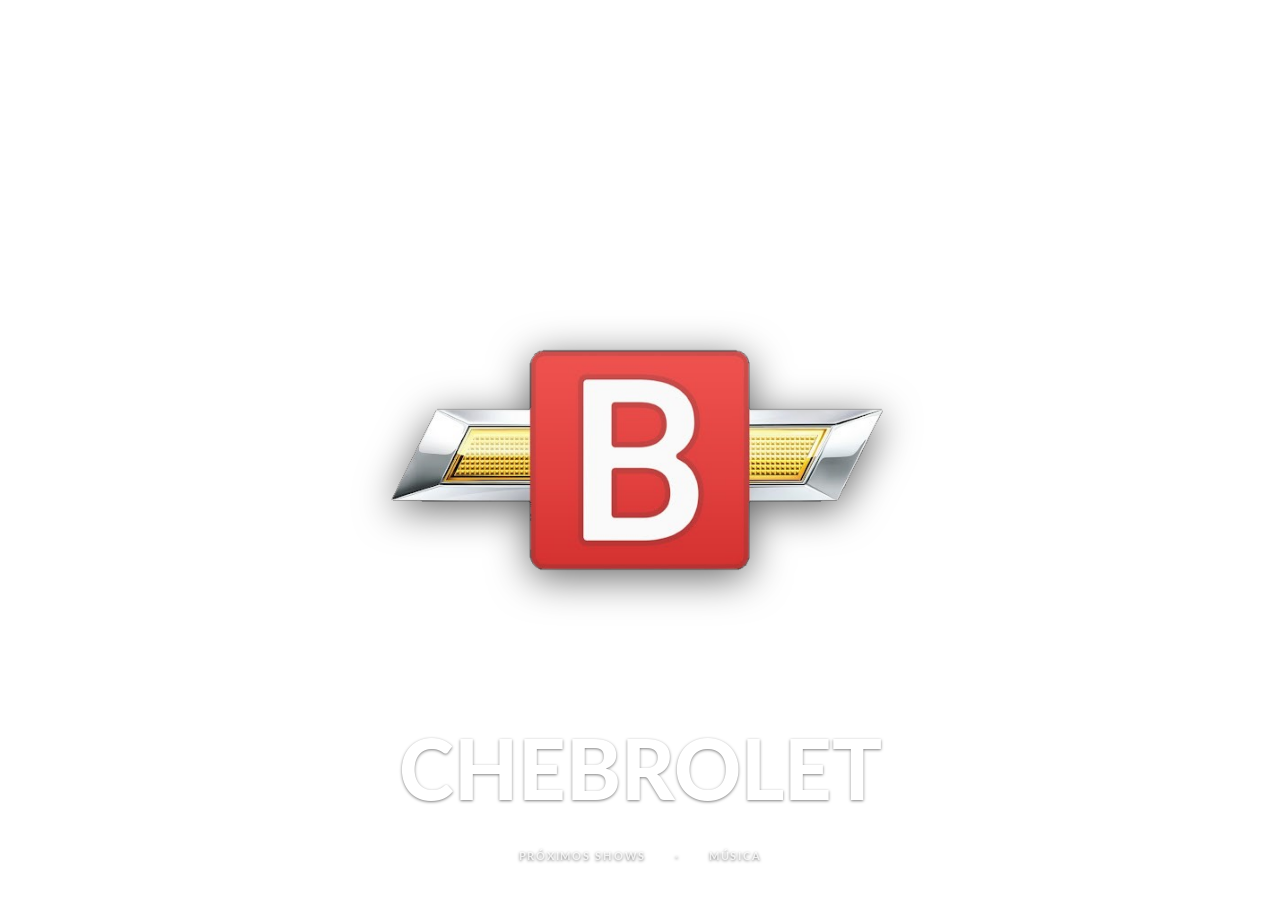
==== index.html @ 8c7de70a "Actualizar bio principal de Chebrolet" ====
<!doctype html>
<html lang="es">
<head>
<meta charset="utf-8">
<meta name="viewport" content="width=device-width, initial-scale=1">

<!-- SEO básico -->
<title>CHEBROLET | Hardbass Argentino</title>
<meta name="description" content="Chebrolet es un artista argentino de música electrónica, pionero del Hardbass Argentino desde 2021. Conocido por hits como Renault 12, La 110 y Vendo Gol Mod. 1998.">
<meta name="keywords" content="Chebrolet, hardbass argentino, música electrónica argentina, artista argentino, Renault 12, La 110, Vendo Gol">
<meta name="robots" content="index, follow">
<link rel="canonical" href="https://chebrolet.com.ar/">

<!-- Open Graph (para compartir en redes) -->
<meta property="og:type" content="profile">
<meta property="og:title" content="CHEBROLET | Hardbass Argentino">
<meta property="og:description" content="Chebrolet es un artista argentino de música electrónica, pionero del Hardbass Argentino desde 2021.">
<meta property="og:url" content="https://chebrolet.com.ar/">
<meta property="og:image" content="https://chebrolet.com.ar/images/1b.png">
<meta property="og:locale" content="es_AR">
<meta property="og:site_name" content="CHEBROLET">

<!-- Twitter Card -->
<meta name="twitter:card" content="summary_large_image">
<meta name="twitter:title" content="CHEBROLET | Hardbass Argentino">
<meta name="twitter:description" content="Artista argentino de música electrónica, pionero del Hardbass Argentino desde 2021.">
<meta name="twitter:image" content="https://chebrolet.com.ar/images/1b.png">

<!-- Schema markup: MusicGroup (le dice a Google que sos un artista, no un typo) -->
<script type="application/ld+json">
{
  "@context": "https://schema.org",
  "@type": "MusicGroup",
  "name": "Chebrolet",
  "alternateName": "chebrolet",
  "description": "Chebrolet es un artista argentino de música electrónica y cantor, pionero del Hardbass Argentino en español desde 2021. Conocido por hits como Renault 12, La 110 y Vendo Gol Mod. 1998.",
  "url": "https://chebrolet.com.ar",
  "image": "https://chebrolet.com.ar/images/1b.png",
  "genre": ["Hardbass", "Música Electrónica", "Hardbass Argentino"],
  "foundingDate": "2021",
  "foundingLocation": {
    "@type": "Place",
    "addressCountry": "AR",
    "name": "Argentina"
  },
  "sameAs": [
    "https://www.instagram.com/akachebrolet",
    "http://youtube.com/@chebrolet",
    "https://open.spotify.com/artist/3Hp4sJ7cEU3UnQIeSnx0pj",
    "https://www.tiktok.com/@akachebrolet"
  ]
}
</script>

<link rel="preconnect" href="https://fonts.googleapis.com">
<link rel="preconnect" href="https://fonts.gstatic.com" crossorigin>
<link href="https://fonts.googleapis.com/css2?family=Lato:wght@900&display=swap" rel="stylesheet">
<link rel="stylesheet" href="styles.css">

<style>
  .container {
    scroll-snap-type: y mandatory;
  }

  .panel-1-nav {
    display: flex;
    align-items: center;
    justify-content: center;
    gap: 0.85rem;
    margin-top: 0.75rem;
    font-family: 'Lato', sans-serif;
    font-weight: 900;
    font-size: 11px;
    letter-spacing: 0.16em;
    text-transform: uppercase;
  }

  .panel-1-nav a {
    color: rgba(255,255,255,0.78);
    text-decoration: none;
    padding: 0.65rem 0.9rem;
    border: 1px solid rgba(255,255,255,0.28);
    transition: color 0.2s, border-color 0.2s, background 0.2s;
    -webkit-tap-highlight-color: transparent;
  }

  @media (hover: hover) and (pointer: fine) {
    .panel-1-nav a:hover {
      color: #111;
      background: #fff;
      border-color: #fff;
    }
  }

  .panel-1-nav-separator {
    color: rgba(255,255,255,0.35);
  }

  .panel-3 {
    flex-direction: column;
    align-items: center;
    justify-content: center;
    gap: 1.25rem;
  }

  /* Panel 4 - Contacto */
  .panel-4 {
    background-image: url('images/4.jpg');
    background-size: cover;
    background-position: center;
    flex-direction: column;
    align-items: center;
    justify-content: center;
    gap: 2rem;
    padding: 4rem 2rem 3rem;
    position: relative;
  }

  .panel-4::before {
    content: '';
    position: absolute;
    inset: 0;
    background: rgba(0,0,0,0.35);
  }

  .panel-4-inner {
    position: relative;
    z-index: 1;
    max-width: 600px;
    width: 100%;
    display: flex;
    flex-direction: column;
    align-items: center;
    gap: 2rem;
  }

  .panel-4-eyebrow {
    font-family: 'Lato', sans-serif;
    font-weight: 900;
    font-size: 11px;
    letter-spacing: 0.25em;
    text-transform: uppercase;
    color: rgba(255,255,255,0.4);
  }

  .panel-4-title {
    font-family: "Times New Roman", Times, serif;
    font-weight: 700;
    font-size: clamp(2.5rem, 7vw, 4.5rem);
    color: #fff;
    margin: 0;
    line-height: 1;
    text-align: center;
    letter-spacing: 0.04em;
    text-transform: uppercase;
  }

  .panel-4-form {
    width: 100%;
    display: flex;
    flex-direction: column;
    gap: 1.25rem;
  }

  .panel-4-form input,
  .panel-4-form textarea {
    width: 100%;
    background: transparent;
    border: none;
    border-bottom: 1px solid rgba(255,255,255,0.25);
    color: #fff;
    font-family: 'Lato', sans-serif;
    font-size: 0.95rem;
    font-weight: 400;
    padding: 0.6rem 0;
    outline: none;
    transition: border-color 0.2s;
    box-sizing: border-box;
    border-radius: 0;
    -webkit-appearance: none;
  }

  .panel-4-form input::placeholder,
  .panel-4-form textarea::placeholder {
    color: rgba(255,255,255,0.35);
    font-family: 'Lato', sans-serif;
    font-size: 0.75rem;
    letter-spacing: 0.12em;
    text-transform: uppercase;
    font-weight: 900;
  }

  .panel-4-form input:focus,
  .panel-4-form textarea:focus {
    border-bottom-color: rgba(255,255,255,0.8);
  }

  .panel-4-form textarea {
    resize: none;
    min-height: 100px;
  }

  .panel-4-submit {
    align-self: flex-start;
    background: transparent;
    border: 1px solid rgba(255,255,255,0.5);
    color: #fff;
    font-family: 'Lato', sans-serif;
    font-weight: 900;
    font-size: 11px;
    letter-spacing: 0.2em;
    text-transform: uppercase;
    padding: 0.75rem 2rem;
    cursor: pointer;
    transition: background 0.2s, color 0.2s;
  }

  .panel-4-submit:hover {
    background: #fff;
    color: #111;
  }

  .panel-4-divider {
    width: 40px;
    height: 1px;
    background: rgba(255,255,255,0.2);
  }

  .panel-4-socials {
    display: flex;
    flex-direction: column;
    align-items: center;
    gap: 0.75rem;
    width: 100%;
  }

  .panel-4-gmail-row {
    display: flex;
    align-items: center;
    gap: 0.6rem;
    margin-bottom: 0.5rem;
  }

  .panel-4-gmail-row svg {
    width: 18px;
    height: 18px;
    fill: rgba(255,255,255,0.6);
    flex-shrink: 0;
  }

  .panel-4-gmail {
    font-family: 'Lato', sans-serif;
    font-size: 13px;
    font-weight: 900;
    letter-spacing: 0.1em;
    text-transform: lowercase;
    color: rgba(255,255,255,0.6);
    text-decoration: none;
    transition: color 0.2s;
  }

  .panel-4-gmail:hover { color: #fff; }

  .panel-4-socials-grid {
    display: flex;
    flex-wrap: wrap;
    gap: 0.75rem 1.25rem;
    align-items: center;
    justify-content: center;
  }

  .panel-4-socials-grid a {
    color: rgba(255,255,255,0.6);
    text-decoration: none;
    font-family: 'Lato', sans-serif;
    font-weight: 900;
    font-size: 13px;
    letter-spacing: 0.12em;
    text-transform: uppercase;
    transition: color 0.2s;
    display: flex;
    align-items: center;
    gap: 0.5rem;
    padding: 0.5rem 1rem;
    border: 1px solid rgba(255,255,255,0.15);
    transition: color 0.2s, border-color 0.2s;
  }

  .panel-4-socials-grid a:hover {
    color: #fff;
    border-color: rgba(255,255,255,0.5);
  }

  .panel-4-socials-grid svg {
    width: 20px;
    height: 20px;
    fill: currentColor;
    flex-shrink: 0;
  }

  .panel-4-success {
    display: none;
    font-family: 'Lato', sans-serif;
    font-weight: 900;
    font-size: 11px;
    letter-spacing: 0.15em;
    text-transform: uppercase;
    color: rgba(255,255,255,0.6);
    text-align: center;
  }

  .panel-3-eyebrow {
    font-family: 'Lato', sans-serif;
    font-weight: 900;
    font-size: 11px;
    letter-spacing: 0.25em;
    text-transform: uppercase;
    color: rgba(255,255,255,0.5);
    text-align: center;
  }

  .panel-3-title {
    font-family: "Times New Roman", Times, serif !important;
    font-weight: 700 !important;
    font-size: clamp(2.5rem, 7vw, 4.5rem) !important;
    color: #fff !important;
    margin: 0 !important;
    line-height: 1 !important;
    text-align: center !important;
    letter-spacing: 0.04em !important;
    text-transform: uppercase !important;
    text-shadow: 0 1px 3px rgba(0,0,0,0.5) !important;
  }

  .panel-3-divider {
    width: 40px;
    height: 2px;
    background: rgba(255,255,255,0.35);
  }

  .panel-3-text {
    background: none !important;
    border-radius: 0 !important;
    text-align: center !important;
    max-width: 580px;
    color: rgba(255,255,255,0.85);
    font-size: clamp(0.95rem, 2.5vw, 1rem);
    line-height: 1.75;
    margin: 0;
    padding: 0 !important;
  }

  .panel-3-text strong {
    color: #fff;
    font-style: normal;
  }


</style>
</head>
<body>

<div class="container">
  <section class="panel panel-1">
    <img src="images/1b.png" alt="Logo Chebrolet - artista de Hardbass Argentino" class="panel-1-logo" />
    <h1>CHEBROLET</h1>
    <nav class="panel-1-nav" aria-label="Accesos principales">
      <a href="/links/">Próximos shows</a>
      <span class="panel-1-nav-separator" aria-hidden="true">·</span>
      <a href="/music/">Música</a>
    </nav>
  </section>

  <section class="panel panel-2">
    <div class="corner">
      <a href="https://www.youtube.com/watch?v=NSMKazzq5SY" class="c top-left" target="_blank" rel="noopener noreferrer" aria-label="Ver Renault 12 en YouTube">
        <img src="images/2.jpg" alt="Chebrolet - Renault 12">
      </a>
      <a href="https://www.youtube.com/watch?v=t6Iu7wuUtJQ" class="c top-right" target="_blank" rel="noopener noreferrer" aria-label="Ver La 110 en YouTube">
        <img src="images/2b.jpg" alt="Chebrolet - La 110">
      </a>
      <a href="https://www.youtube.com/watch?v=i69_GGN1l_4" class="c bottom-left" target="_blank" rel="noopener noreferrer" aria-label="Ver Vendo Gol Mod. 1998 en YouTube">
        <img src="images/2c.jpg" alt="Chebrolet - Vendo Gol Mod. 1998">
      </a>
      <a href="https://www.youtube.com/watch?v=1ssKgrzi8Sk" class="c bottom-right" target="_blank" rel="noopener noreferrer" aria-label="Ver video en YouTube">
        <img src="images/2d.jpg" alt="Chebrolet - video">
      </a>
    </div>
    <div id="centerText" class="center-text" role="heading" aria-label="pregunta" data-min="14" data-max="220" data-mobile-max="18">
      ¿QUÉ REMIL PORONGA ES UN LAMBORGHINI?
    </div>
  </section>

  <section class="panel panel-3">
    <span class="panel-3-eyebrow">Hardbass Argentino desde 2021</span>
    <h1 class="panel-3-title">CHEBROLET</h1>
    <div class="panel-3-divider"></div>
    <p class="panel-3-text">Chebrolet es un artista argentino de música electrónica y cantor, pionero del Hardbass Argentino, género que desde 2021 ha llevado a lo más alto con hits como <strong>“Renault 12”</strong>, <strong>“Caballo en Renault 19”</strong> y <strong>“Vendo Gol Mod. 1998”</strong>.</p>
    <p class="panel-3-text">Chebrolet no solo ha triunfado en el internet sino que también ha recorrido el país con sus presentaciones en vivo, infiltrando todo tipo de escenas; desde bares de rock hasta boliches cumbieros y una vez tocó en un puesto de choripanes y en el Lollapalooza en la misma semana.</p>
  </section>

  <section class="panel panel-4">
    <div class="panel-4-inner">
      <span class="panel-4-eyebrow">Bookings & contacto</span>
      <h2 class="panel-4-title">Contacto</h2>

      <form class="panel-4-form" action="https://formspree.io/f/mzdqqnba" method="POST" id="contactForm">
        <input type="text" name="nombre" placeholder="Nombre" required>
        <input type="email" name="email" placeholder="Email" required>
        <input type="text" name="asunto" placeholder="Asunto">
        <textarea name="mensaje" placeholder="Mensaje" required></textarea>
        <button type="submit" class="panel-4-submit">Enviar</button>
      </form>
      <p class="panel-4-success" id="formSuccess">Mensaje enviado — te respondo a la brevedad.</p>

      <div class="panel-4-divider"></div>

      <nav class="panel-4-socials" aria-label="Redes sociales de Chebrolet">
        <div class="panel-4-gmail-row">
          <svg viewBox="0 0 24 24" aria-hidden="true"><path d="M20 4H4c-1.1 0-2 .9-2 2v12c0 1.1.9 2 2 2h16c1.1 0 2-.9 2-2V6c0-1.1-.9-2-2-2zm0 4l-8 5-8-5V6l8 5 8-5v2z"/></svg>
          <a href="mailto:chebroletmgmt@gmail.com" class="panel-4-gmail">chebroletmgmt@gmail.com</a>
        </div>
        <div class="panel-4-socials-grid">
          <a href="https://www.instagram.com/akachebrolet" target="_blank" rel="noopener noreferrer" aria-label="Instagram">
            <svg viewBox="0 0 24 24" aria-hidden="true"><path d="M12 2.163c3.204 0 3.584.012 4.85.07 3.252.148 4.771 1.691 4.919 4.919.058 1.265.069 1.645.069 4.849 0 3.205-.012 3.584-.069 4.849-.149 3.225-1.664 4.771-4.919 4.919-1.266.058-1.644.07-4.85.07-3.204 0-3.584-.012-4.849-.07-3.26-.149-4.771-1.699-4.919-4.92-.058-1.265-.07-1.644-.07-4.849 0-3.204.013-3.583.07-4.849.149-3.227 1.664-4.771 4.919-4.919 1.266-.057 1.645-.069 4.849-.069zm0-2.163c-3.259 0-3.667.014-4.947.072-4.358.2-6.78 2.618-6.98 6.98-.059 1.281-.073 1.689-.073 4.948 0 3.259.014 3.668.072 4.948.2 4.358 2.618 6.78 6.98 6.98 1.281.058 1.689.072 4.948.072 3.259 0 3.668-.014 4.948-.072 4.354-.2 6.782-2.618 6.979-6.98.059-1.28.073-1.689.073-4.948 0-3.259-.014-3.667-.072-4.947-.196-4.354-2.617-6.78-6.979-6.98-1.281-.059-1.69-.073-4.949-.073zm0 5.838c-3.403 0-6.162 2.759-6.162 6.162s2.759 6.163 6.162 6.163 6.162-2.759 6.162-6.163c0-3.403-2.759-6.162-6.162-6.162zm0 10.162c-2.209 0-4-1.79-4-4 0-2.209 1.791-4 4-4s4 1.791 4 4c0 2.21-1.791 4-4 4zm6.406-11.845c-.796 0-1.441.645-1.441 1.44s.645 1.44 1.441 1.44c.795 0 1.439-.645 1.439-1.44s-.644-1.44-1.439-1.44z"/></svg>
            Instagram
          </a>
          <a href="http://youtube.com/@chebrolet" target="_blank" rel="noopener noreferrer" aria-label="YouTube">
            <svg viewBox="0 0 24 24" aria-hidden="true"><path d="M23.495 6.205a3.007 3.007 0 0 0-2.088-2.088c-1.87-.501-9.396-.501-9.396-.501s-7.507-.01-9.396.501A3.007 3.007 0 0 0 .527 6.205a31.247 31.247 0 0 0-.522 5.805 31.247 31.247 0 0 0 .522 5.783 3.007 3.007 0 0 0 2.088 2.088c1.868.502 9.396.502 9.396.502s7.506 0 9.396-.502a3.007 3.007 0 0 0 2.088-2.088 31.247 31.247 0 0 0 .5-5.783 31.247 31.247 0 0 0-.5-5.805zM9.609 15.601V8.408l6.264 3.602z"/></svg>
            YouTube
          </a>
          <a href="https://open.spotify.com/artist/3Hp4sJ7cEU3UnQIeSnx0pj" target="_blank" rel="noopener noreferrer" aria-label="Spotify">
            <svg viewBox="0 0 24 24" aria-hidden="true"><path d="M12 0C5.4 0 0 5.4 0 12s5.4 12 12 12 12-5.4 12-12S18.66 0 12 0zm5.521 17.34c-.24.359-.66.48-1.021.24-2.82-1.74-6.36-2.101-10.561-1.141-.418.122-.779-.179-.899-.539-.12-.421.18-.78.54-.9 4.56-1.021 8.52-.6 11.64 1.32.42.18.479.659.301 1.02zm1.44-3.3c-.301.42-.841.6-1.262.3-3.239-1.98-8.159-2.58-11.939-1.38-.479.12-1.02-.12-1.14-.6-.12-.48.12-1.021.6-1.141C9.6 9.9 15 10.561 18.72 12.84c.361.181.54.78.241 1.2zm.12-3.36C15.24 8.4 8.82 8.16 5.16 9.301c-.6.179-1.2-.181-1.38-.721-.18-.601.18-1.2.72-1.381 4.26-1.26 11.28-1.02 15.721 1.621.539.3.719 1.02.419 1.56-.299.421-1.02.599-1.559.3z"/></svg>
            Spotify
          </a>
          <a href="https://www.tiktok.com/@akachebrolet" target="_blank" rel="noopener noreferrer" aria-label="TikTok">
            <svg viewBox="0 0 24 24" aria-hidden="true"><path d="M12.525.02c1.31-.02 2.61-.01 3.91-.02.08 1.53.63 3.09 1.75 4.17 1.12 1.11 2.7 1.62 4.24 1.79v4.03c-1.44-.05-2.89-.35-4.2-.97-.57-.26-1.1-.59-1.62-.93-.01 2.92.01 5.84-.02 8.75-.08 1.4-.54 2.79-1.35 3.94-1.31 1.92-3.58 3.17-5.91 3.21-1.43.08-2.86-.31-4.08-1.03-2.02-1.19-3.44-3.37-3.65-5.71-.02-.5-.03-1-.01-1.49.18-1.9 1.12-3.72 2.58-4.96 1.66-1.44 3.98-2.13 6.15-1.72.02 1.48-.04 2.96-.04 4.44-.99-.32-2.15-.23-3.02.37-.63.41-1.11 1.04-1.36 1.75-.21.51-.15 1.07-.14 1.61.24 1.64 1.82 3.02 3.5 2.87 1.12-.01 2.19-.66 2.77-1.61.19-.33.4-.67.41-1.06.1-1.79.06-3.57.07-5.36.01-4.03-.01-8.05.02-12.07z"/></svg>
            TikTok
          </a>
        </div>
      </nav>
    </div>
  </section>
</div>



<script>
(function(){
  const el = document.getElementById('centerText');
  if(!el) return;

  function fit(){
    const containerPadding = 32;
    const availableWidth = Math.max(100, window.innerWidth - containerPadding);
    const availableHeight = Math.max(40, window.innerHeight - 120);
    const min = parseInt(el.dataset.min,10) || 12;
    const max = parseInt(el.dataset.max,10) || 220;
    let low = min, high = max, best = min;
    const isMobile = window.matchMedia('(max-width:420px)').matches;

    while (low <= high) {
      const mid = Math.floor((low + high) / 2);
      el.style.fontSize = mid + 'px';
      const fitsWidth = el.scrollWidth <= availableWidth;
      const scrollHeight = el.scrollHeight;
      const computedLineHeight = parseFloat(getComputedStyle(el).lineHeight) || mid * 1.05;
      const lines = Math.round(scrollHeight / computedLineHeight);
      const fitsLines = isMobile ? (lines <= 2) : true;
      const fitsHeight = isMobile ? (scrollHeight <= availableHeight) : true;

      if (fitsWidth && fitsHeight && fitsLines) {
        best = mid;
        low = mid + 1;
      } else {
        high = mid - 1;
      }
    }

    const mobileCap = parseInt(el.dataset.mobileMax, 10) || 32;
    if (isMobile) {
      best = Math.min(best, mobileCap);
      el.style.fontSize = best + 'px';
      while ((el.scrollHeight > availableHeight || Math.round(el.scrollHeight / (parseFloat(getComputedStyle(el).lineHeight) || best * 1.05)) > 2) && best > min) {
        best--;
        el.style.fontSize = best + 'px';
      }
    } else {
      el.style.fontSize = best + 'px';
    }
  }

  const form = document.getElementById('contactForm');
  if (form) {
    form.addEventListener('submit', async function(e) {
      e.preventDefault();
      const btn = form.querySelector('.panel-4-submit');
      btn.textContent = 'Enviando...';
      btn.disabled = true;
      try {
        const res = await fetch(form.action, {
          method: 'POST',
          body: new FormData(form),
          headers: { 'Accept': 'application/json' }
        });
        if (res.ok) {
          form.style.display = 'none';
          document.getElementById('formSuccess').style.display = 'block';
        } else {
          btn.textContent = 'Error — intentá de nuevo';
          btn.disabled = false;
        }
      } catch {
        btn.textContent = 'Error — intentá de nuevo';
        btn.disabled = false;
      }
    });
  }

  window.addEventListener('orientationchange', fit);
  document.addEventListener('DOMContentLoaded', fit);
  if (document.fonts) document.fonts.ready.then(fit).catch(fit);
  else fit();
})();
</script>
</body>
</html>
---- styles.css ----
* { box-sizing: border-box; margin: 0; padding: 0; }
html, body { height: 100%; }
body {
  font-family: system-ui, -apple-system, "Segoe UI", Roboto, "Helvetica Neue", Arial;
  -webkit-font-smoothing:antialiased;
  -moz-osx-font-smoothing:grayscale;
  scroll-behavior: smooth;
  overflow-x: hidden;
  overflow-y: hidden;
}

.container {
  height: 100vh;
  overflow-y: auto;
  scroll-snap-type: y proximity;
  -webkit-overflow-scrolling: touch;
}

.panel {
  min-height: 100vh;
  scroll-snap-align: start;
  display: flex;
  align-items: center;
  justify-content: center;
  color: #fff;
  text-shadow: 0 1px 3px rgba(0,0,0,0.5);
  padding: 2rem;
}

.panel-1 {
  background-image: url('images/1c.png');
  background-size: cover;
  background-position: center;
  display: flex;
  flex-direction: column;
  justify-content: center;
  align-items: center;
  gap: 2rem;
  padding: 2rem;
  max-height: 100vh;
  overflow: hidden;
  position: relative;
}

.panel-1 h1 {
  position: absolute;
  bottom: 10vh;
  left: 50%;
  transform: translateX(-50%);
  margin: 0;
  font-family: 'Lato', sans-serif;
  font-weight: 900;
  font-size: clamp(2.25rem, 6.5vw, 6.25rem);
  line-height: 1;
  color: #fff;
  text-shadow: 0 1px 3px rgba(0,0,0,0.5);
  text-align: center;
  max-width: 90%;
  word-break: break-word;
  display: block;
}

.panel-1 .panel-1-logo {
  max-width: 40%;
  height: auto;
  display: block;
  position: absolute;
  top: 50%;
  left: 50%;
  transform: translate(-50%, -50%);
  filter: drop-shadow(0 8px 20px rgba(0,0,0,0.6));
}

/* Main navigation below the CHEBROLET title. */
.panel-1-nav {
  position: absolute;
  left: 50%;
  bottom: 3vh;
  transform: translateX(-50%);
  z-index: 20;
  margin-top: 0 !important;
  white-space: nowrap;
}

@media (max-width: 420px) {
  .panel-1 {
    padding: 1.5rem;
    gap: 0;
    justify-content: center;
  }

  .panel-1 h1 {
    font-size: clamp(2.2rem, 7vw, 3.2rem);
    bottom: 10vh;
    max-width: 85%;
    white-space: nowrap;
    overflow: hidden;
    text-overflow: ellipsis;
  }

  .panel-1 .panel-1-logo {
    max-width: 65%;
    margin: 0 auto;
  }

  .panel-1-nav {
    bottom: 3vh;
    width: calc(100% - 2rem);
    gap: 0.45rem !important;
    font-size: 10px !important;
  }

  .panel-1-nav a {
    padding: 0.6rem 0.7rem !important;
  }
}

.panel-3 {
  background-image: url('images/3.png');
  background-size: cover;
  background-position: center;
  padding: 3rem;
  text-align: center;
  flex-direction: column;
  align-items: center;
  gap: 1rem;
}

.panel-3 h1 {
  font-size: clamp(1.5rem, 6.5vw, 2.5rem);
  margin: 0;
  line-height: 1.05;
  color: #fff;
  text-shadow: 0 1px 3px rgba(0,0,0,0.5);
  text-align: center;
  max-width: 90%;
  word-break: break-word;
}

.panel-3-text {
  font-size: clamp(0.95rem, 2.7vw, 1rem);
  padding: 1rem 1.25rem;
  box-sizing: border-box;
}

@media (max-width: 420px) {
  .panel {
    padding: 1.25rem;
    justify-content: flex-start;
    align-items: stretch;
  }
  .panel-3 {
    padding: 1.25rem;
    max-height: 100vh;
    overflow: hidden;
  }
  .panel-3 h1 {
    font-size: clamp(1.2rem, 5.2vw, 1.6rem);
  }
  .panel-3-text {
    padding: 0.75rem 0.9rem;
    font-size: clamp(0.85rem, 2.2vw, 0.95rem);
    line-height: 1.45;
    margin-top: 0.6rem;
  }
}

@media (max-height: 640px) {
  .panel {
    justify-content: flex-start;
    padding-top: 2.5rem;
    padding-bottom: 2.5rem;
  }
}

.panel-3-text {
  max-width: 900px;
  background: rgba(0,0,0,0.5);
  color: #fff;
  padding: 1rem 1.25rem;
  border-radius: 8px;
  line-height: 1.6;
  font-size: 1rem;
  margin-top: 1rem;
  text-align: left;
}

.panel-2 {
  position: relative;
  overflow: hidden;
  padding: 0;
  height: 100vh;
  color: transparent;
  background-color: #000;
}

.corner {
  position: absolute;
  inset: 0;
  pointer-events: none;
}

.corner .c {
  position: absolute;
  z-index: 0;
  width: calc(50% + 1px);
  height: calc(50% + 1px);
  display: block;
  overflow: hidden;
  border: 0;
  margin: 0;
  padding: 0;
  -webkit-backface-visibility: hidden;
  backface-visibility: hidden;
  -webkit-transform: translateZ(0);
  transform: translateZ(0);
  pointer-events: auto;
  cursor: pointer;
}

.corner .c img {
  width: 100%;
  height: 100%;
  object-fit: cover;
  display: block;
}

.corner .top-left { top: 0; left: 0; }
.corner .top-right { top: 0; right: 0; }
.corner .bottom-left { bottom: 0; left: 0; }
.corner .bottom-right { bottom: 0; right: 0; }

.center-text {
  position: absolute;
  z-index: 10;
  left: 50%;
  top: 50%;
  transform: translate(-50%, -50%);
  background: #000;
  color: #fff;
  font-family: "Times New Roman", Times, serif;
  font-weight: 700;
  text-align: center;
  padding: 0.5rem 0.9rem;
  font-size: 2rem;
  line-height: 1.05;
  letter-spacing: 0.02em;
  border-radius: 4px;
  box-shadow: 0 8px 30px rgba(0,0,0,0.6);
  display: inline-block;
  max-width: calc(100% - 2rem);
  white-space: nowrap;
  overflow-wrap: normal;
  word-break: normal;
  pointer-events: none;
}

@media (max-width: 420px) {
  .center-text {
    display: block;
    width: calc(100% - 2rem);
    max-width: calc(100% - 2rem);
    white-space: normal;
    overflow-wrap: break-word;
    word-break: break-word;
    padding: 0.45rem 0.6rem;
    line-height: 1.12;
    font-weight: 700;
    word-spacing: 0.02em;
    max-height: none;
    overflow: visible;
  }
}
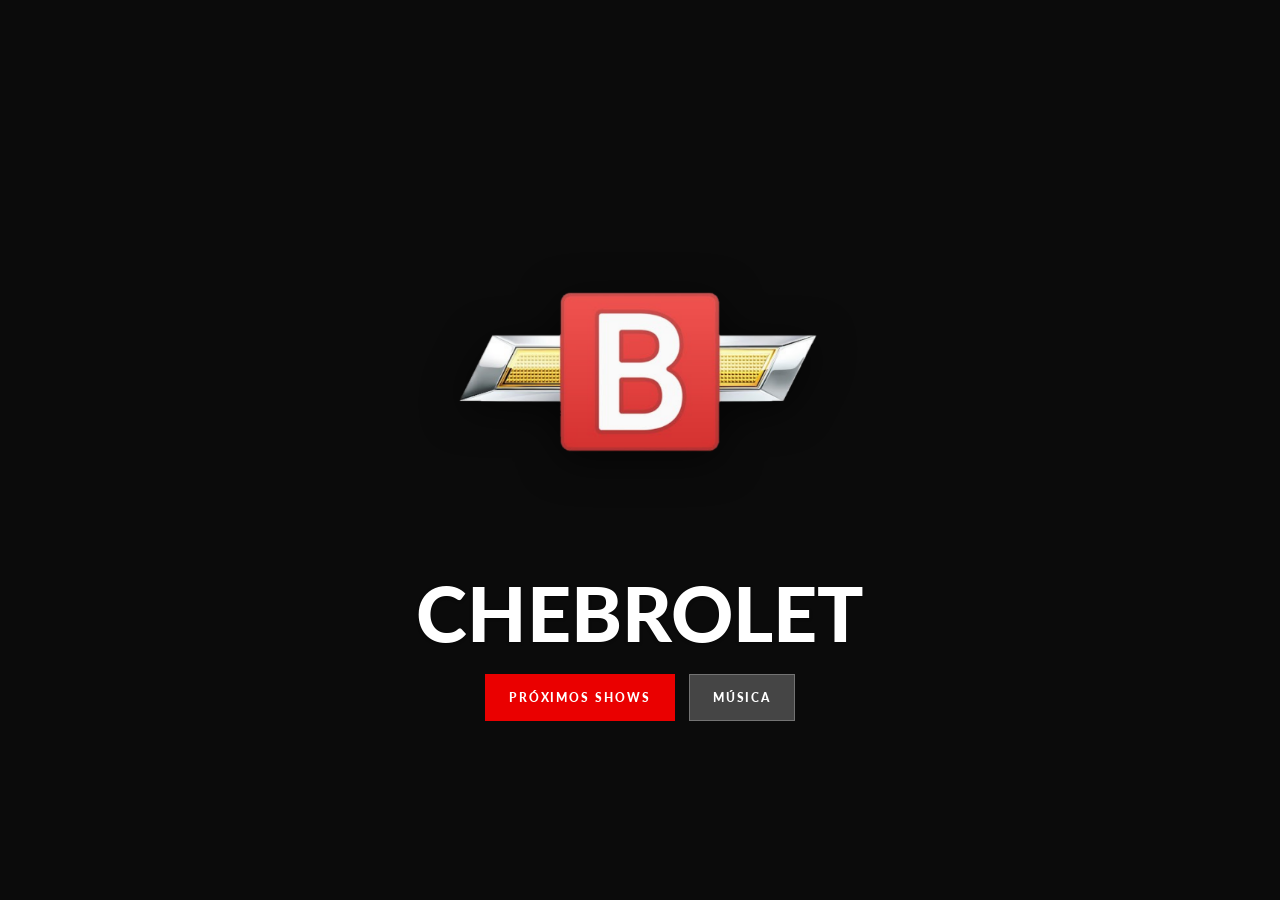
==== commit b29355dd: "Publish approved main2 design as homepage and route shows button to /shows/" ====
--- a/index.html
+++ b/index.html
@@ -55,7 +55,7 @@
 <link rel="preconnect" href="https://fonts.googleapis.com">
 <link rel="preconnect" href="https://fonts.gstatic.com" crossorigin>
 <link href="https://fonts.googleapis.com/css2?family=Lato:wght@900&display=swap" rel="stylesheet">
-<link rel="stylesheet" href="styles.css">
+<link rel="stylesheet" href="/styles.css">
 
 <style>
   .container {
@@ -105,7 +105,7 @@
 
   /* Panel 4 - Contacto */
   .panel-4 {
-    background-image: url('images/4.jpg');
+    background-image: url('/images/4.jpg');
     background-size: cover;
     background-position: center;
     flex-direction: column;
@@ -356,16 +356,104 @@
   }
 
 
+
+/* Isolated visual preview: main2 only. */
+body { background:#0b0b0b; }
+.container { scroll-snap-type:y proximity; }
+.panel { min-height:100svh; text-shadow:none; }
+.panel-1 { min-height:100svh; max-height:none; gap:24px; }
+.panel-1 .panel-1-logo { position:static; transform:none; max-width:none; width:clamp(210px,29vw,390px); }
+.panel-1 h1 { position:static; transform:none; max-width:100%; font-size:clamp(42px,6vw,82px); }
+.panel-1-nav { position:static; transform:none; width:auto; gap:14px; font-size:12px; }
+.panel-1-nav a { color:#fff; padding:15px 23px; border-color:#ffffff70; }
+.panel-1-nav a:first-child { background:#ea0000; border-color:#ea0000; }
+.panel-1-nav-separator { display:none; }
+.panel-1-nav a:hover { background:#fff; border-color:#fff; color:#111; }
+.center-text { font-family:'Lato',Arial,sans-serif; font-weight:900; border-radius:0; letter-spacing:-.025em; padding:14px 22px; }
+.panel-3 { position:relative; background-image:linear-gradient(90deg,transparent 25%,rgba(11,11,11,.30) 40%,rgba(11,11,11,.95) 60%,#0b0b0b 85%),url('/images/3.png'); background-position:center; padding:80px clamp(30px,6vw,110px); align-items:flex-end; justify-content:center; max-height:none; overflow:visible; }
+.bio-content { width:46%; max-width:560px; display:flex; flex-direction:column; align-items:flex-start; gap:25px; }
+.panel-3-eyebrow { color:#ffffffa6; text-align:left; font-size:10px; letter-spacing:.2em; }
+.panel-3-title { font-family:'Lato',Arial,sans-serif !important; font-size:clamp(36px,4.5vw,66px) !important; text-align:left !important; letter-spacing:-.02em !important; text-shadow:none !important; max-width:100%; }
+.panel-3-divider { width:48px; background:#ea0000; height:3px; }
+.panel-3-text { text-align:left !important; color:#e0e0e0; font-size:17px; line-height:1.8; max-width:100%; margin:0; }
+.panel-4 { background-image:linear-gradient(90deg,#0b0b0b 0%,rgba(11,11,11,.94) 40%,rgba(11,11,11,.25) 100%),url('/images/4.jpg'); padding:80px clamp(30px,6vw,110px); align-items:flex-start; }
+.panel-4::before { background:none; }
+.panel-4-inner { max-width:560px; align-items:flex-start; gap:28px; }
+.panel-4-title { font-family:'Lato',Arial,sans-serif; font-size:clamp(38px,4.5vw,66px); letter-spacing:-.02em; text-align:left; }
+.panel-4-eyebrow { color:#ffffffa6; font-size:10px; }
+.panel-4-form input,.panel-4-form textarea { font-family:system-ui,sans-serif; font-weight:400; background:#111111a6; border:1px solid #ffffff26; padding:14px 16px; font-size:16px; }
+.panel-4-form input::placeholder,.panel-4-form textarea::placeholder { color:#b8b8b8; font-size:11px; }
+.panel-4-form input:focus,.panel-4-form textarea:focus { border-color:#ea0000; }
+.panel-4-submit { background:#ea0000; border-color:#ea0000; }
+.panel-4-gmail,.panel-4-socials-grid a { color:#d6d6d6; }
+.panel-4-socials { align-items:flex-start; }
+.panel-4-socials-grid { justify-content:flex-start; gap:10px; }
+.panel-4-socials-grid a { font-size:11px; letter-spacing:.08em; padding:10px 12px; }
+a:focus-visible,button:focus-visible { outline:2px solid #fff; outline-offset:5px; }
+@media(max-width:760px) {
+  .panel-1 { justify-content:center; align-items:center; padding:28px 20px; gap:23px; }
+  .panel-1 .panel-1-logo { width:min(68vw,290px); }
+  .panel-1 h1 { font-size:clamp(36px,10vw,62px); white-space:nowrap; overflow:visible; }
+  .panel-1-nav { justify-content:center; font-size:10px !important; gap:12px !important; }
+  .panel-1-nav a { padding:13px 17px !important; }
+  .panel-3 { background:#0b0b0b; padding:0; display:block; }
+  .panel-3::before { content:''; display:block; height:52svh; min-height:300px; background-image:linear-gradient(0deg,#0b0b0b,transparent 35%),url('/images/3.png'); background-size:cover; background-position:30% center; }
+  .bio-content { width:100%; max-width:620px; margin:auto; padding:24px 25px 60px; gap:22px; }
+  .panel-3-title { font-size:40px !important; }
+  .panel-3-text { font-size:16px; line-height:1.75; }
+  .panel-4 { padding:60px 25px; background-image:linear-gradient(rgba(11,11,11,.90),rgba(11,11,11,.97)),url('/images/4.jpg'); align-items:center; }
+  .panel-4-inner { max-width:570px; }
+  .panel-4-gmail { font-size:12px; letter-spacing:.03em; }
+  .panel-4-socials-grid { gap:8px; }
+  .panel-4-socials-grid a { padding:9px 10px; }
+}
+@media(prefers-reduced-motion:reduce) { * { scroll-behavior:auto !important; transition:none !important; } }
+
+
+/* Review adjustments: solid music button, original slogan type, full-panel snapping. */
+.container { height:100svh; scroll-snap-type:y mandatory; }
+.panel { scroll-snap-align:start; scroll-snap-stop:always; min-height:100svh; }
+.panel-2 { height:100svh; }
+.panel-1-nav a:last-child { background:#454545; border-color:#737373; color:#fff; }
+.panel-1-nav a:last-child:hover { background:#626262; border-color:#999; }
+.center-text { font-family:"Times New Roman",Times,serif; font-weight:700; letter-spacing:.02em; font-size:clamp(14px,3.5vw,74px); line-height:1.05; padding:.5rem .9rem; width:max-content; max-width:calc(100% - 2rem); white-space:nowrap; overflow-wrap:normal; word-break:normal; }
+@media(max-width:760px) {
+  .panel-3 { height:100svh; min-height:100svh; display:grid; grid-template-rows:minmax(0,1fr) auto; overflow:visible; }
+  .panel-3::before { height:100%; min-height:0; background-position:30% 40%; }
+  .bio-content { padding:16px 23px 22px; gap:12px; max-width:620px; }
+  .panel-3-eyebrow { font-size:9px; letter-spacing:.17em; }
+  .panel-3-title { font-size:32px !important; }
+  .panel-3-divider { height:2px; width:36px; }
+  .panel-3-text { font-size:14px; line-height:1.5; margin:0; }
+  .center-text { width:calc(100% - 2rem); white-space:normal; font-size:clamp(18px,5.2vw,30px); line-height:1.12; padding:10px 12px; }
+  .panel-4 { padding:22px 23px; justify-content:center; }
+  .panel-4-inner { gap:14px; }
+  .panel-4-title { font-size:36px; }
+  .panel-4-form { gap:10px; }
+  .panel-4-form input,.panel-4-form textarea { padding:10px 12px; }
+  .panel-4-form textarea { min-height:72px; }
+  .panel-4-submit { padding:11px 22px; }
+  .panel-4-socials { gap:7px; }
+  .panel-4-gmail-row { margin-bottom:0; }
+  .panel-4-socials-grid { display:grid; grid-template-columns:repeat(2,1fr); }
+  .panel-4-socials-grid a { font-size:10px; padding:7px 9px; }
+}
+/* Small landscape windows retain readable content and can scroll inside a section. */
+@media(max-width:760px) and (max-height:540px) {
+  .panel-3,.panel-4 { height:auto; min-height:100svh; }
+  .panel-3::before { height:100px; }
+}
+
 </style>
 </head>
 <body>
 
 <div class="container">
   <section class="panel panel-1">
-    <img src="images/1b.png" alt="Logo Chebrolet - artista de Hardbass Argentino" class="panel-1-logo" />
+    <img src="/images/1b.png" alt="Logo Chebrolet - artista de Hardbass Argentino" class="panel-1-logo" />
     <h1>CHEBROLET</h1>
     <nav class="panel-1-nav" aria-label="Accesos principales">
-      <a href="/links/">Próximos shows</a>
+      <a href="/shows/">Próximos shows</a>
       <span class="panel-1-nav-separator" aria-hidden="true">·</span>
       <a href="/music/">Música</a>
     </nav>
@@ -374,16 +462,16 @@
   <section class="panel panel-2">
     <div class="corner">
       <a href="https://www.youtube.com/watch?v=NSMKazzq5SY" class="c top-left" target="_blank" rel="noopener noreferrer" aria-label="Ver Renault 12 en YouTube">
-        <img src="images/2.jpg" alt="Chebrolet - Renault 12">
+        <img src="/images/2.jpg" alt="Chebrolet - Renault 12">
       </a>
       <a href="https://www.youtube.com/watch?v=t6Iu7wuUtJQ" class="c top-right" target="_blank" rel="noopener noreferrer" aria-label="Ver La 110 en YouTube">
-        <img src="images/2b.jpg" alt="Chebrolet - La 110">
+        <img src="/images/2b.jpg" alt="Chebrolet - La 110">
       </a>
       <a href="https://www.youtube.com/watch?v=i69_GGN1l_4" class="c bottom-left" target="_blank" rel="noopener noreferrer" aria-label="Ver Vendo Gol Mod. 1998 en YouTube">
-        <img src="images/2c.jpg" alt="Chebrolet - Vendo Gol Mod. 1998">
+        <img src="/images/2c.jpg" alt="Chebrolet - Vendo Gol Mod. 1998">
       </a>
       <a href="https://www.youtube.com/watch?v=1ssKgrzi8Sk" class="c bottom-right" target="_blank" rel="noopener noreferrer" aria-label="Ver video en YouTube">
-        <img src="images/2d.jpg" alt="Chebrolet - video">
+        <img src="/images/2d.jpg" alt="Chebrolet - video">
       </a>
     </div>
     <div id="centerText" class="center-text" role="heading" aria-label="pregunta" data-min="14" data-max="220" data-mobile-max="18">
@@ -392,11 +480,13 @@
   </section>
 
   <section class="panel panel-3">
+    <div class="bio-content">
     <span class="panel-3-eyebrow">Hardbass Argentino desde 2021</span>
     <h1 class="panel-3-title">CHEBROLET</h1>
     <div class="panel-3-divider"></div>
     <p class="panel-3-text">Chebrolet es un artista argentino de música electrónica y cantor, pionero del Hardbass Argentino, género que desde 2021 ha llevado a lo más alto con hits como <strong>“Renault 12”</strong>, <strong>“Caballo en Renault 19”</strong> y <strong>“Vendo Gol Mod. 1998”</strong>.</p>
     <p class="panel-3-text">Chebrolet no solo ha triunfado en el internet sino que también ha recorrido el país con sus presentaciones en vivo, infiltrando todo tipo de escenas; desde bares de rock hasta boliches cumbieros y una vez tocó en un puesto de choripanes y en el Lollapalooza en la misma semana.</p>
+    </div>
   </section>
 
   <section class="panel panel-4">
@@ -450,46 +540,6 @@
   const el = document.getElementById('centerText');
   if(!el) return;
 
-  function fit(){
-    const containerPadding = 32;
-    const availableWidth = Math.max(100, window.innerWidth - containerPadding);
-    const availableHeight = Math.max(40, window.innerHeight - 120);
-    const min = parseInt(el.dataset.min,10) || 12;
-    const max = parseInt(el.dataset.max,10) || 220;
-    let low = min, high = max, best = min;
-    const isMobile = window.matchMedia('(max-width:420px)').matches;
-
-    while (low <= high) {
-      const mid = Math.floor((low + high) / 2);
-      el.style.fontSize = mid + 'px';
-      const fitsWidth = el.scrollWidth <= availableWidth;
-      const scrollHeight = el.scrollHeight;
-      const computedLineHeight = parseFloat(getComputedStyle(el).lineHeight) || mid * 1.05;
-      const lines = Math.round(scrollHeight / computedLineHeight);
-      const fitsLines = isMobile ? (lines <= 2) : true;
-      const fitsHeight = isMobile ? (scrollHeight <= availableHeight) : true;
-
-      if (fitsWidth && fitsHeight && fitsLines) {
-        best = mid;
-        low = mid + 1;
-      } else {
-        high = mid - 1;
-      }
-    }
-
-    const mobileCap = parseInt(el.dataset.mobileMax, 10) || 32;
-    if (isMobile) {
-      best = Math.min(best, mobileCap);
-      el.style.fontSize = best + 'px';
-      while ((el.scrollHeight > availableHeight || Math.round(el.scrollHeight / (parseFloat(getComputedStyle(el).lineHeight) || best * 1.05)) > 2) && best > min) {
-        best--;
-        el.style.fontSize = best + 'px';
-      }
-    } else {
-      el.style.fontSize = best + 'px';
-    }
-  }
-
   const form = document.getElementById('contactForm');
   if (form) {
     form.addEventListener('submit', async function(e) {
@@ -517,10 +567,7 @@
     });
   }
 
-  window.addEventListener('orientationchange', fit);
-  document.addEventListener('DOMContentLoaded', fit);
-  if (document.fonts) document.fonts.ready.then(fit).catch(fit);
-  else fit();
+
 })();
 </script>
 </body>
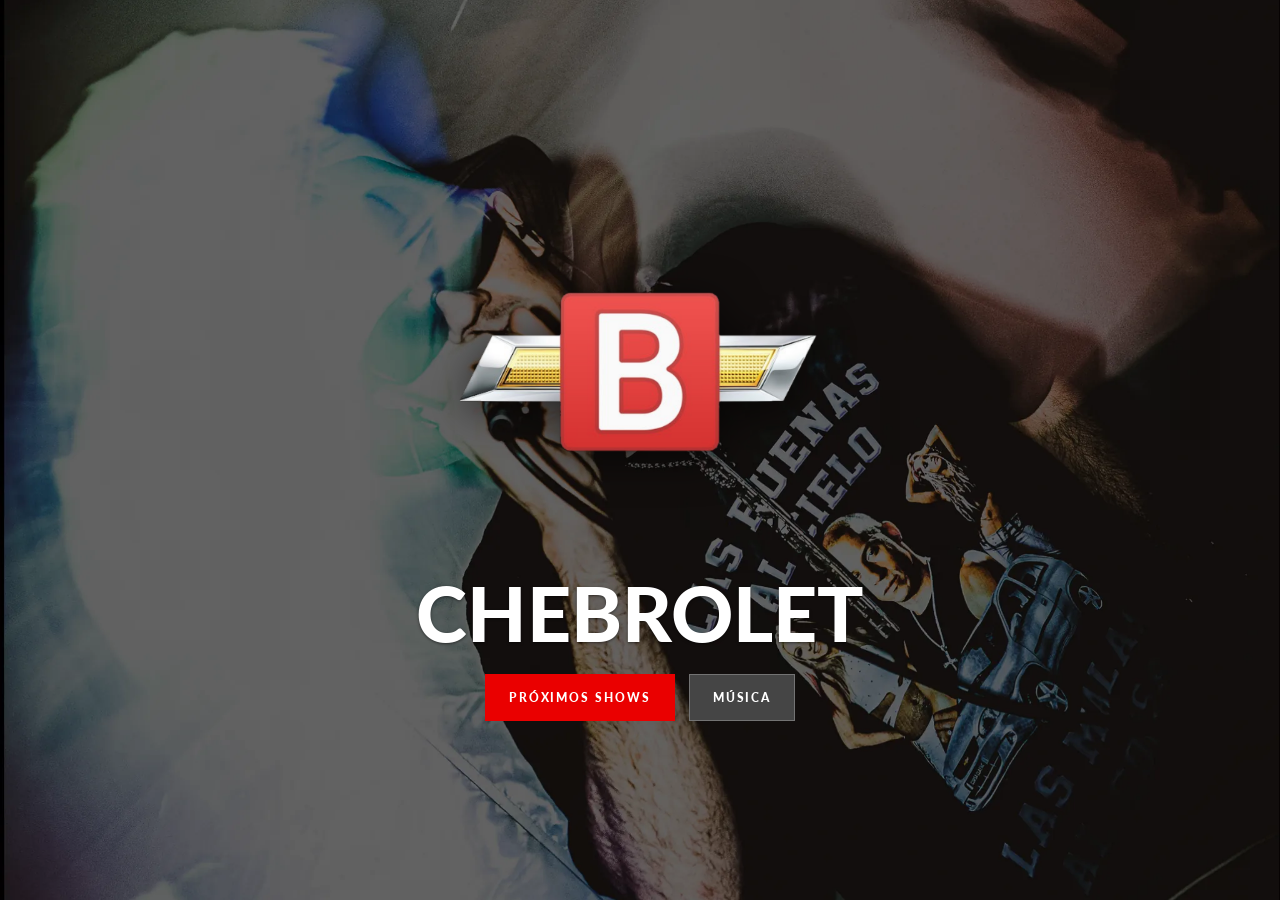
==== commit ce69410b: "Use responsive WebP site photos and lazy-load video thumbnails" ====
--- a/index.html
+++ b/index.html
@@ -105,7 +105,7 @@
 
   /* Panel 4 - Contacto */
   .panel-4 {
-    background-image: url('/images/4.jpg');
+    background-image: url('/images/4.webp');
     background-size: cover;
     background-position: center;
     flex-direction: column;
@@ -370,13 +370,13 @@
 .panel-1-nav-separator { display:none; }
 .panel-1-nav a:hover { background:#fff; border-color:#fff; color:#111; }
 .center-text { font-family:'Lato',Arial,sans-serif; font-weight:900; border-radius:0; letter-spacing:-.025em; padding:14px 22px; }
-.panel-3 { position:relative; background-image:linear-gradient(90deg,transparent 25%,rgba(11,11,11,.30) 40%,rgba(11,11,11,.95) 60%,#0b0b0b 85%),url('/images/3.png'); background-position:center; padding:80px clamp(30px,6vw,110px); align-items:flex-end; justify-content:center; max-height:none; overflow:visible; }
+.panel-3 { position:relative; background-image:linear-gradient(90deg,transparent 25%,rgba(11,11,11,.30) 40%,rgba(11,11,11,.95) 60%,#0b0b0b 85%),url('/images/3.webp'); background-position:center; padding:80px clamp(30px,6vw,110px); align-items:flex-end; justify-content:center; max-height:none; overflow:visible; }
 .bio-content { width:46%; max-width:560px; display:flex; flex-direction:column; align-items:flex-start; gap:25px; }
 .panel-3-eyebrow { color:#ffffffa6; text-align:left; font-size:10px; letter-spacing:.2em; }
 .panel-3-title { font-family:'Lato',Arial,sans-serif !important; font-size:clamp(36px,4.5vw,66px) !important; text-align:left !important; letter-spacing:-.02em !important; text-shadow:none !important; max-width:100%; }
 .panel-3-divider { width:48px; background:#ea0000; height:3px; }
 .panel-3-text { text-align:left !important; color:#e0e0e0; font-size:17px; line-height:1.8; max-width:100%; margin:0; }
-.panel-4 { background-image:linear-gradient(90deg,#0b0b0b 0%,rgba(11,11,11,.94) 40%,rgba(11,11,11,.25) 100%),url('/images/4.jpg'); padding:80px clamp(30px,6vw,110px); align-items:flex-start; }
+.panel-4 { background-image:linear-gradient(90deg,#0b0b0b 0%,rgba(11,11,11,.94) 40%,rgba(11,11,11,.25) 100%),url('/images/4.webp'); padding:80px clamp(30px,6vw,110px); align-items:flex-start; }
 .panel-4::before { background:none; }
 .panel-4-inner { max-width:560px; align-items:flex-start; gap:28px; }
 .panel-4-title { font-family:'Lato',Arial,sans-serif; font-size:clamp(38px,4.5vw,66px); letter-spacing:-.02em; text-align:left; }
@@ -397,16 +397,18 @@
   .panel-1-nav { justify-content:center; font-size:10px !important; gap:12px !important; }
   .panel-1-nav a { padding:13px 17px !important; }
   .panel-3 { background:#0b0b0b; padding:0; display:block; }
-  .panel-3::before { content:''; display:block; height:52svh; min-height:300px; background-image:linear-gradient(0deg,#0b0b0b,transparent 35%),url('/images/3.png'); background-size:cover; background-position:30% center; }
+  .panel-3::before { content:''; display:block; height:52svh; min-height:300px; background-image:linear-gradient(0deg,#0b0b0b,transparent 35%),url('/images/3-mobile.webp'); background-size:cover; background-position:30% center; }
   .bio-content { width:100%; max-width:620px; margin:auto; padding:24px 25px 60px; gap:22px; }
   .panel-3-title { font-size:40px !important; }
   .panel-3-text { font-size:16px; line-height:1.75; }
-  .panel-4 { padding:60px 25px; background-image:linear-gradient(rgba(11,11,11,.90),rgba(11,11,11,.97)),url('/images/4.jpg'); align-items:center; }
+  .panel-4 { padding:60px 25px; background-image:linear-gradient(rgba(11,11,11,.90),rgba(11,11,11,.97)),url('/images/4-mobile.webp'); align-items:center; }
   .panel-4-inner { max-width:570px; }
   .panel-4-gmail { font-size:12px; letter-spacing:.03em; }
   .panel-4-socials-grid { gap:8px; }
   .panel-4-socials-grid a { padding:9px 10px; }
 }
+/* Lightweight mobile hero background. The original artwork stays untouched. */
+@media(max-width:760px) { .panel-1 { background-image:url('/images/1c-mobile.webp'); } }
 @media(prefers-reduced-motion:reduce) { * { scroll-behavior:auto !important; transition:none !important; } }
 
 
@@ -462,16 +464,16 @@
   <section class="panel panel-2">
     <div class="corner">
       <a href="https://www.youtube.com/watch?v=NSMKazzq5SY" class="c top-left" target="_blank" rel="noopener noreferrer" aria-label="Ver Renault 12 en YouTube">
-        <img src="/images/2.jpg" alt="Chebrolet - Renault 12">
+        <img src="/images/2.webp" loading="lazy" decoding="async" alt="Chebrolet - Renault 12">
       </a>
       <a href="https://www.youtube.com/watch?v=t6Iu7wuUtJQ" class="c top-right" target="_blank" rel="noopener noreferrer" aria-label="Ver La 110 en YouTube">
-        <img src="/images/2b.jpg" alt="Chebrolet - La 110">
+        <img src="/images/2b.webp" loading="lazy" decoding="async" alt="Chebrolet - La 110">
       </a>
       <a href="https://www.youtube.com/watch?v=i69_GGN1l_4" class="c bottom-left" target="_blank" rel="noopener noreferrer" aria-label="Ver Vendo Gol Mod. 1998 en YouTube">
-        <img src="/images/2c.jpg" alt="Chebrolet - Vendo Gol Mod. 1998">
+        <img src="/images/2c.webp" loading="lazy" decoding="async" alt="Chebrolet - Vendo Gol Mod. 1998">
       </a>
       <a href="https://www.youtube.com/watch?v=1ssKgrzi8Sk" class="c bottom-right" target="_blank" rel="noopener noreferrer" aria-label="Ver video en YouTube">
-        <img src="/images/2d.jpg" alt="Chebrolet - video">
+        <img src="/images/2d.webp" loading="lazy" decoding="async" alt="Chebrolet - video">
       </a>
     </div>
     <div id="centerText" class="center-text" role="heading" aria-label="pregunta" data-min="14" data-max="220" data-mobile-max="18">
--- a/styles.css
+++ b/styles.css
@@ -28,7 +28,7 @@
 }
 
 .panel-1 {
-  background-image: url('images/1c.png');
+  background-image: url('/images/1c.webp');
   background-size: cover;
   background-position: center;
   display: flex;
@@ -116,7 +116,7 @@
 }
 
 .panel-3 {
-  background-image: url('images/3.png');
+  background-image: url('/images/3.webp');
   background-size: cover;
   background-position: center;
   padding: 3rem;
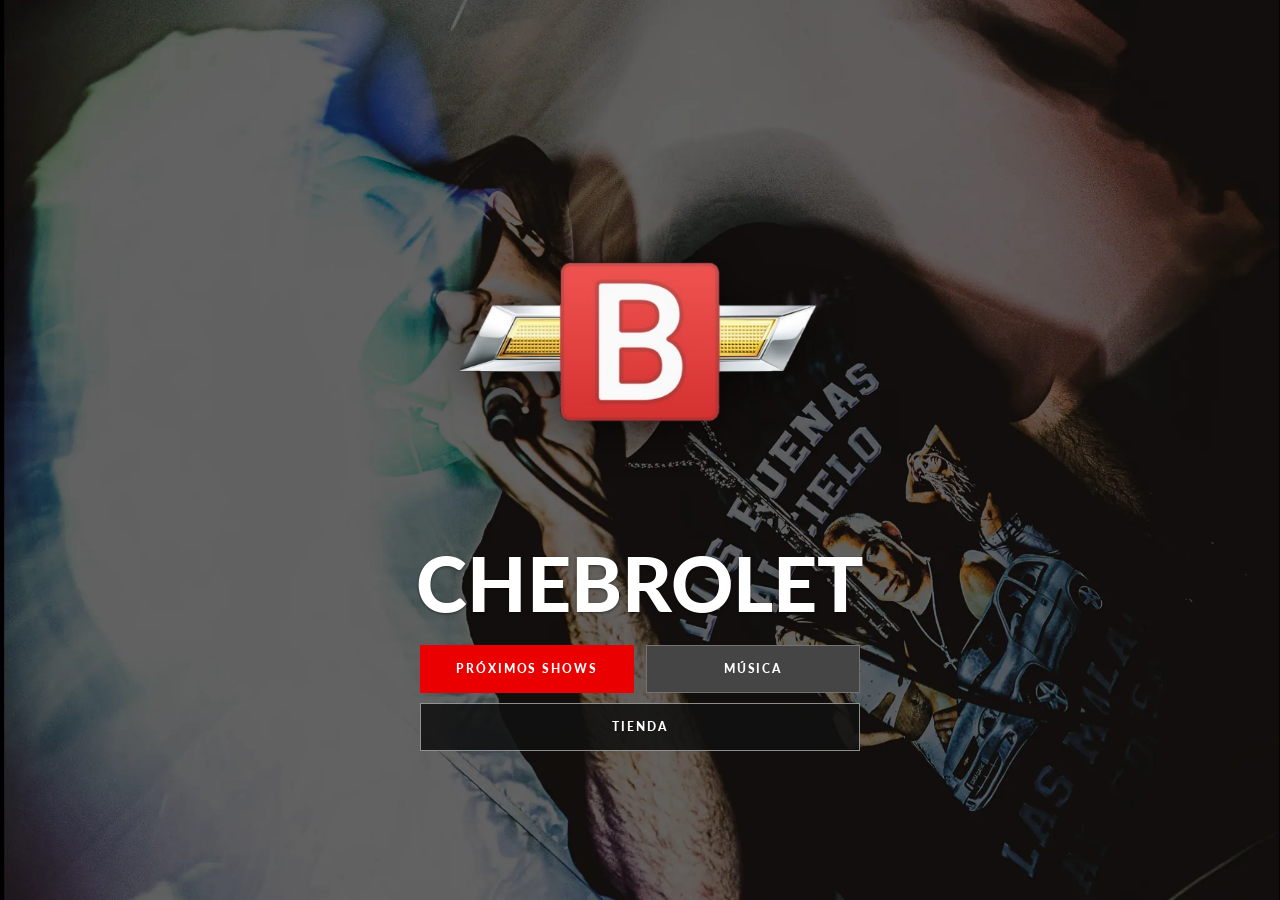
==== commit 92907286: "Add responsive Tienda button beneath Shows and Música on homepage" ====
--- a/index.html
+++ b/index.html
@@ -55,7 +55,10 @@
 <link rel="preconnect" href="https://fonts.googleapis.com">
 <link rel="preconnect" href="https://fonts.gstatic.com" crossorigin>
 <link href="https://fonts.googleapis.com/css2?family=Lato:wght@900&display=swap" rel="stylesheet">
-<link rel="stylesheet" href="/styles.css">
+<!-- Load the visible hero photo before CSS; use the right file for each screen size. -->
+<link rel="preload" as="image" href="/images/1c-mobile.webp" media="(max-width: 760px)" fetchpriority="high">
+<link rel="preload" as="image" href="/images/1c.webp" media="(min-width: 761px)" fetchpriority="high">
+<link rel="stylesheet" href="/styles.css?v=20261026-webp-1">
 
 <style>
   .container {
@@ -446,6 +449,60 @@
   .panel-3::before { height:100px; }
 }
 
+/* Home: two primary links and one full-width shop link. */
+.panel-1-nav {
+  display: grid;
+  grid-template-columns: repeat(2, minmax(0, 1fr));
+  gap: 10px 12px;
+  width: min(440px, calc(100% - 36px));
+  max-width: 100%;
+  white-space: normal;
+}
+.panel-1-nav a {
+  display: flex;
+  justify-content: center;
+  align-items: center;
+  min-height: 48px;
+  padding: 13px 12px;
+  text-align: center;
+  line-height: 1.25;
+  white-space: nowrap;
+}
+.panel-1-nav a:nth-of-type(2) {
+  background: #454545;
+  border-color: #737373;
+  color: #fff;
+}
+.panel-1-nav a:nth-of-type(2):hover {
+  background: #626262;
+  border-color: #999;
+}
+.panel-1-nav a.nav-shop {
+  grid-column: 1 / -1;
+  background: rgba(16,16,16,.88);
+  border-color: rgba(255,255,255,.52);
+  color: #fff;
+}
+@media(hover:hover) and (pointer:fine) {
+  .panel-1-nav a.nav-shop:hover {
+    background: #fff;
+    border-color: #fff;
+    color: #111;
+  }
+}
+@media(max-width:760px) {
+  .panel-1-nav {
+    width: min(400px, calc(100% - 20px));
+    gap: 9px !important;
+  }
+  .panel-1-nav a {
+    min-height: 44px;
+    padding: 12px 8px !important;
+    font-size: clamp(9px, 2.5vw, 11px);
+    letter-spacing: .11em;
+  }
+}
+
 </style>
 </head>
 <body>
@@ -458,6 +515,7 @@
       <a href="/shows/">Próximos shows</a>
       <span class="panel-1-nav-separator" aria-hidden="true">·</span>
       <a href="/music/">Música</a>
+      <a href="/shop/" class="nav-shop">Tienda</a>
     </nav>
   </section>
 
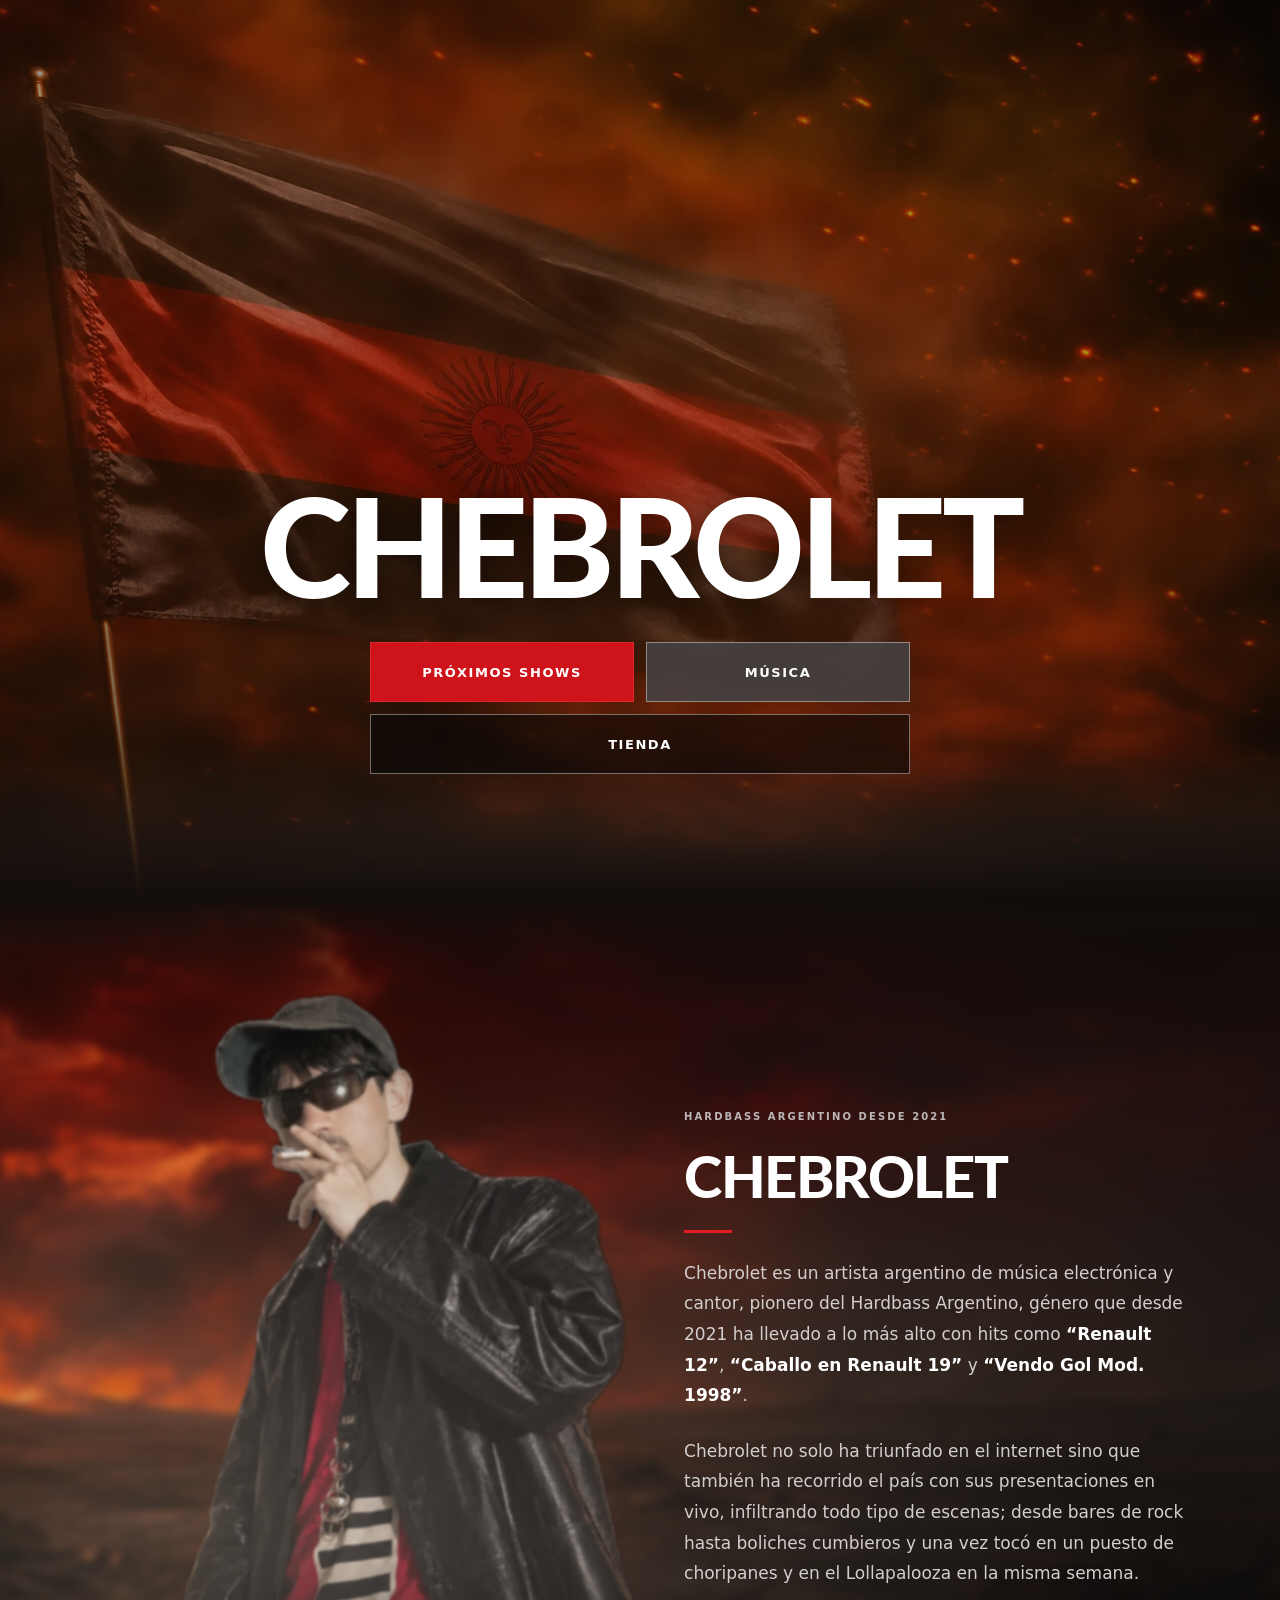
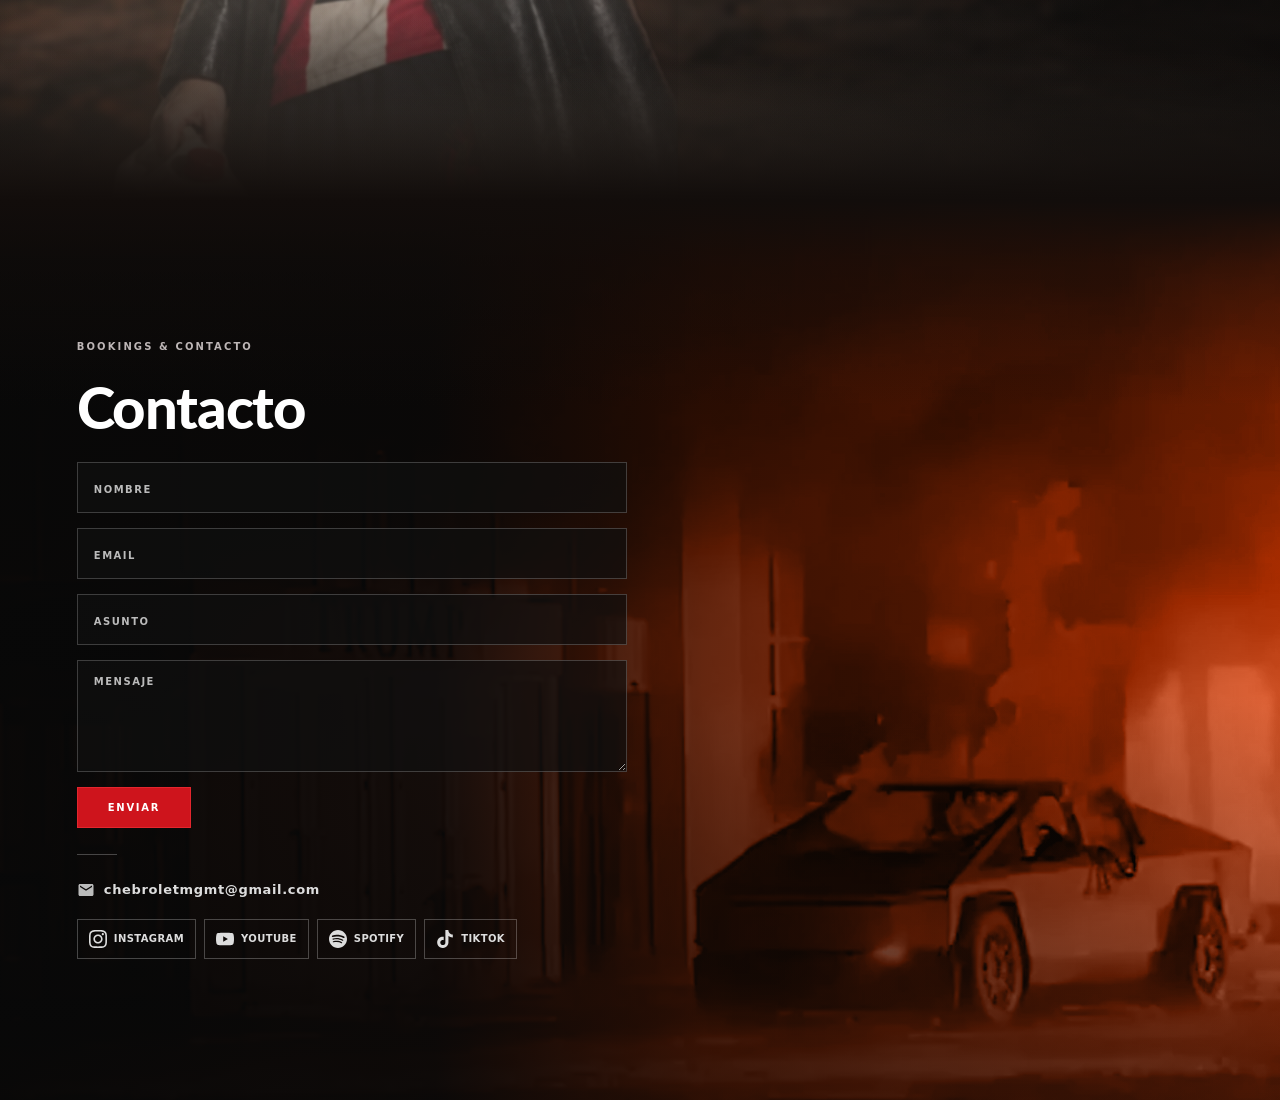
==== commit e50af277: "Publish approved Argentina 2077 homepage" ====
--- a/index.html
+++ b/index.html
@@ -56,470 +56,33 @@
 <link rel="preconnect" href="https://fonts.gstatic.com" crossorigin>
 <link href="https://fonts.googleapis.com/css2?family=Lato:wght@900&display=swap" rel="stylesheet">
 <!-- Load the visible hero photo before CSS; use the right file for each screen size. -->
-<link rel="preload" as="image" href="/images/1c-mobile.webp" media="(max-width: 760px)" fetchpriority="high">
-<link rel="preload" as="image" href="/images/1c.webp" media="(min-width: 761px)" fetchpriority="high">
-<link rel="stylesheet" href="/styles.css?v=20261026-webp-1">
-
-<style>
-  .container {
-    scroll-snap-type: y mandatory;
-  }
-
-  .panel-1-nav {
-    display: flex;
-    align-items: center;
-    justify-content: center;
-    gap: 0.85rem;
-    margin-top: 0.75rem;
-    font-family: 'Lato', sans-serif;
-    font-weight: 900;
-    font-size: 11px;
-    letter-spacing: 0.16em;
-    text-transform: uppercase;
-  }
-
-  .panel-1-nav a {
-    color: rgba(255,255,255,0.78);
-    text-decoration: none;
-    padding: 0.65rem 0.9rem;
-    border: 1px solid rgba(255,255,255,0.28);
-    transition: color 0.2s, border-color 0.2s, background 0.2s;
-    -webkit-tap-highlight-color: transparent;
-  }
-
-  @media (hover: hover) and (pointer: fine) {
-    .panel-1-nav a:hover {
-      color: #111;
-      background: #fff;
-      border-color: #fff;
-    }
-  }
-
-  .panel-1-nav-separator {
-    color: rgba(255,255,255,0.35);
-  }
-
-  .panel-3 {
-    flex-direction: column;
-    align-items: center;
-    justify-content: center;
-    gap: 1.25rem;
-  }
-
-  /* Panel 4 - Contacto */
-  .panel-4 {
-    background-image: url('/images/4.webp');
-    background-size: cover;
-    background-position: center;
-    flex-direction: column;
-    align-items: center;
-    justify-content: center;
-    gap: 2rem;
-    padding: 4rem 2rem 3rem;
-    position: relative;
-  }
-
-  .panel-4::before {
-    content: '';
-    position: absolute;
-    inset: 0;
-    background: rgba(0,0,0,0.35);
-  }
-
-  .panel-4-inner {
-    position: relative;
-    z-index: 1;
-    max-width: 600px;
-    width: 100%;
-    display: flex;
-    flex-direction: column;
-    align-items: center;
-    gap: 2rem;
-  }
-
-  .panel-4-eyebrow {
-    font-family: 'Lato', sans-serif;
-    font-weight: 900;
-    font-size: 11px;
-    letter-spacing: 0.25em;
-    text-transform: uppercase;
-    color: rgba(255,255,255,0.4);
-  }
-
-  .panel-4-title {
-    font-family: "Times New Roman", Times, serif;
-    font-weight: 700;
-    font-size: clamp(2.5rem, 7vw, 4.5rem);
-    color: #fff;
-    margin: 0;
-    line-height: 1;
-    text-align: center;
-    letter-spacing: 0.04em;
-    text-transform: uppercase;
-  }
-
-  .panel-4-form {
-    width: 100%;
-    display: flex;
-    flex-direction: column;
-    gap: 1.25rem;
-  }
-
-  .panel-4-form input,
-  .panel-4-form textarea {
-    width: 100%;
-    background: transparent;
-    border: none;
-    border-bottom: 1px solid rgba(255,255,255,0.25);
-    color: #fff;
-    font-family: 'Lato', sans-serif;
-    font-size: 0.95rem;
-    font-weight: 400;
-    padding: 0.6rem 0;
-    outline: none;
-    transition: border-color 0.2s;
-    box-sizing: border-box;
-    border-radius: 0;
-    -webkit-appearance: none;
-  }
-
-  .panel-4-form input::placeholder,
-  .panel-4-form textarea::placeholder {
-    color: rgba(255,255,255,0.35);
-    font-family: 'Lato', sans-serif;
-    font-size: 0.75rem;
-    letter-spacing: 0.12em;
-    text-transform: uppercase;
-    font-weight: 900;
-  }
-
-  .panel-4-form input:focus,
-  .panel-4-form textarea:focus {
-    border-bottom-color: rgba(255,255,255,0.8);
-  }
-
-  .panel-4-form textarea {
-    resize: none;
-    min-height: 100px;
-  }
-
-  .panel-4-submit {
-    align-self: flex-start;
-    background: transparent;
-    border: 1px solid rgba(255,255,255,0.5);
-    color: #fff;
-    font-family: 'Lato', sans-serif;
-    font-weight: 900;
-    font-size: 11px;
-    letter-spacing: 0.2em;
-    text-transform: uppercase;
-    padding: 0.75rem 2rem;
-    cursor: pointer;
-    transition: background 0.2s, color 0.2s;
-  }
-
-  .panel-4-submit:hover {
-    background: #fff;
-    color: #111;
-  }
-
-  .panel-4-divider {
-    width: 40px;
-    height: 1px;
-    background: rgba(255,255,255,0.2);
-  }
-
-  .panel-4-socials {
-    display: flex;
-    flex-direction: column;
-    align-items: center;
-    gap: 0.75rem;
-    width: 100%;
-  }
-
-  .panel-4-gmail-row {
-    display: flex;
-    align-items: center;
-    gap: 0.6rem;
-    margin-bottom: 0.5rem;
-  }
-
-  .panel-4-gmail-row svg {
-    width: 18px;
-    height: 18px;
-    fill: rgba(255,255,255,0.6);
-    flex-shrink: 0;
-  }
-
-  .panel-4-gmail {
-    font-family: 'Lato', sans-serif;
-    font-size: 13px;
-    font-weight: 900;
-    letter-spacing: 0.1em;
-    text-transform: lowercase;
-    color: rgba(255,255,255,0.6);
-    text-decoration: none;
-    transition: color 0.2s;
-  }
-
-  .panel-4-gmail:hover { color: #fff; }
-
-  .panel-4-socials-grid {
-    display: flex;
-    flex-wrap: wrap;
-    gap: 0.75rem 1.25rem;
-    align-items: center;
-    justify-content: center;
-  }
-
-  .panel-4-socials-grid a {
-    color: rgba(255,255,255,0.6);
-    text-decoration: none;
-    font-family: 'Lato', sans-serif;
-    font-weight: 900;
-    font-size: 13px;
-    letter-spacing: 0.12em;
-    text-transform: uppercase;
-    transition: color 0.2s;
-    display: flex;
-    align-items: center;
-    gap: 0.5rem;
-    padding: 0.5rem 1rem;
-    border: 1px solid rgba(255,255,255,0.15);
-    transition: color 0.2s, border-color 0.2s;
-  }
-
-  .panel-4-socials-grid a:hover {
-    color: #fff;
-    border-color: rgba(255,255,255,0.5);
-  }
-
-  .panel-4-socials-grid svg {
-    width: 20px;
-    height: 20px;
-    fill: currentColor;
-    flex-shrink: 0;
-  }
-
-  .panel-4-success {
-    display: none;
-    font-family: 'Lato', sans-serif;
-    font-weight: 900;
-    font-size: 11px;
-    letter-spacing: 0.15em;
-    text-transform: uppercase;
-    color: rgba(255,255,255,0.6);
-    text-align: center;
-  }
-
-  .panel-3-eyebrow {
-    font-family: 'Lato', sans-serif;
-    font-weight: 900;
-    font-size: 11px;
-    letter-spacing: 0.25em;
-    text-transform: uppercase;
-    color: rgba(255,255,255,0.5);
-    text-align: center;
-  }
-
-  .panel-3-title {
-    font-family: "Times New Roman", Times, serif !important;
-    font-weight: 700 !important;
-    font-size: clamp(2.5rem, 7vw, 4.5rem) !important;
-    color: #fff !important;
-    margin: 0 !important;
-    line-height: 1 !important;
-    text-align: center !important;
-    letter-spacing: 0.04em !important;
-    text-transform: uppercase !important;
-    text-shadow: 0 1px 3px rgba(0,0,0,0.5) !important;
-  }
-
-  .panel-3-divider {
-    width: 40px;
-    height: 2px;
-    background: rgba(255,255,255,0.35);
-  }
-
-  .panel-3-text {
-    background: none !important;
-    border-radius: 0 !important;
-    text-align: center !important;
-    max-width: 580px;
-    color: rgba(255,255,255,0.85);
-    font-size: clamp(0.95rem, 2.5vw, 1rem);
-    line-height: 1.75;
-    margin: 0;
-    padding: 0 !important;
-  }
-
-  .panel-3-text strong {
-    color: #fff;
-    font-style: normal;
-  }
-
-
-
-/* Isolated visual preview: main2 only. */
-body { background:#0b0b0b; }
-.container { scroll-snap-type:y proximity; }
-.panel { min-height:100svh; text-shadow:none; }
-.panel-1 { min-height:100svh; max-height:none; gap:24px; }
-.panel-1 .panel-1-logo { position:static; transform:none; max-width:none; width:clamp(210px,29vw,390px); }
-.panel-1 h1 { position:static; transform:none; max-width:100%; font-size:clamp(42px,6vw,82px); }
-.panel-1-nav { position:static; transform:none; width:auto; gap:14px; font-size:12px; }
-.panel-1-nav a { color:#fff; padding:15px 23px; border-color:#ffffff70; }
-.panel-1-nav a:first-child { background:#ea0000; border-color:#ea0000; }
-.panel-1-nav-separator { display:none; }
-.panel-1-nav a:hover { background:#fff; border-color:#fff; color:#111; }
-.center-text { font-family:'Lato',Arial,sans-serif; font-weight:900; border-radius:0; letter-spacing:-.025em; padding:14px 22px; }
-.panel-3 { position:relative; background-image:linear-gradient(90deg,transparent 25%,rgba(11,11,11,.30) 40%,rgba(11,11,11,.95) 60%,#0b0b0b 85%),url('/images/3.webp'); background-position:center; padding:80px clamp(30px,6vw,110px); align-items:flex-end; justify-content:center; max-height:none; overflow:visible; }
-.bio-content { width:46%; max-width:560px; display:flex; flex-direction:column; align-items:flex-start; gap:25px; }
-.panel-3-eyebrow { color:#ffffffa6; text-align:left; font-size:10px; letter-spacing:.2em; }
-.panel-3-title { font-family:'Lato',Arial,sans-serif !important; font-size:clamp(36px,4.5vw,66px) !important; text-align:left !important; letter-spacing:-.02em !important; text-shadow:none !important; max-width:100%; }
-.panel-3-divider { width:48px; background:#ea0000; height:3px; }
-.panel-3-text { text-align:left !important; color:#e0e0e0; font-size:17px; line-height:1.8; max-width:100%; margin:0; }
-.panel-4 { background-image:linear-gradient(90deg,#0b0b0b 0%,rgba(11,11,11,.94) 40%,rgba(11,11,11,.25) 100%),url('/images/4.webp'); padding:80px clamp(30px,6vw,110px); align-items:flex-start; }
-.panel-4::before { background:none; }
-.panel-4-inner { max-width:560px; align-items:flex-start; gap:28px; }
-.panel-4-title { font-family:'Lato',Arial,sans-serif; font-size:clamp(38px,4.5vw,66px); letter-spacing:-.02em; text-align:left; }
-.panel-4-eyebrow { color:#ffffffa6; font-size:10px; }
-.panel-4-form input,.panel-4-form textarea { font-family:system-ui,sans-serif; font-weight:400; background:#111111a6; border:1px solid #ffffff26; padding:14px 16px; font-size:16px; }
-.panel-4-form input::placeholder,.panel-4-form textarea::placeholder { color:#b8b8b8; font-size:11px; }
-.panel-4-form input:focus,.panel-4-form textarea:focus { border-color:#ea0000; }
-.panel-4-submit { background:#ea0000; border-color:#ea0000; }
-.panel-4-gmail,.panel-4-socials-grid a { color:#d6d6d6; }
-.panel-4-socials { align-items:flex-start; }
-.panel-4-socials-grid { justify-content:flex-start; gap:10px; }
-.panel-4-socials-grid a { font-size:11px; letter-spacing:.08em; padding:10px 12px; }
-a:focus-visible,button:focus-visible { outline:2px solid #fff; outline-offset:5px; }
-@media(max-width:760px) {
-  .panel-1 { justify-content:center; align-items:center; padding:28px 20px; gap:23px; }
-  .panel-1 .panel-1-logo { width:min(68vw,290px); }
-  .panel-1 h1 { font-size:clamp(36px,10vw,62px); white-space:nowrap; overflow:visible; }
-  .panel-1-nav { justify-content:center; font-size:10px !important; gap:12px !important; }
-  .panel-1-nav a { padding:13px 17px !important; }
-  .panel-3 { background:#0b0b0b; padding:0; display:block; }
-  .panel-3::before { content:''; display:block; height:52svh; min-height:300px; background-image:linear-gradient(0deg,#0b0b0b,transparent 35%),url('/images/3-mobile.webp'); background-size:cover; background-position:30% center; }
-  .bio-content { width:100%; max-width:620px; margin:auto; padding:24px 25px 60px; gap:22px; }
-  .panel-3-title { font-size:40px !important; }
-  .panel-3-text { font-size:16px; line-height:1.75; }
-  .panel-4 { padding:60px 25px; background-image:linear-gradient(rgba(11,11,11,.90),rgba(11,11,11,.97)),url('/images/4-mobile.webp'); align-items:center; }
-  .panel-4-inner { max-width:570px; }
-  .panel-4-gmail { font-size:12px; letter-spacing:.03em; }
-  .panel-4-socials-grid { gap:8px; }
-  .panel-4-socials-grid a { padding:9px 10px; }
-}
-/* Lightweight mobile hero background. The original artwork stays untouched. */
-@media(max-width:760px) { .panel-1 { background-image:url('/images/1c-mobile.webp'); } }
-@media(prefers-reduced-motion:reduce) { * { scroll-behavior:auto !important; transition:none !important; } }
-
-
-/* Review adjustments: solid music button, original slogan type, full-panel snapping. */
-.container { height:100svh; scroll-snap-type:y mandatory; }
-.panel { scroll-snap-align:start; scroll-snap-stop:always; min-height:100svh; }
-.panel-2 { height:100svh; }
-.panel-1-nav a:last-child { background:#454545; border-color:#737373; color:#fff; }
-.panel-1-nav a:last-child:hover { background:#626262; border-color:#999; }
-.center-text { font-family:"Times New Roman",Times,serif; font-weight:700; letter-spacing:.02em; font-size:clamp(14px,3.5vw,74px); line-height:1.05; padding:.5rem .9rem; width:max-content; max-width:calc(100% - 2rem); white-space:nowrap; overflow-wrap:normal; word-break:normal; }
-@media(max-width:760px) {
-  .panel-3 { height:100svh; min-height:100svh; display:grid; grid-template-rows:minmax(0,1fr) auto; overflow:visible; }
-  .panel-3::before { height:100%; min-height:0; background-position:30% 40%; }
-  .bio-content { padding:16px 23px 22px; gap:12px; max-width:620px; }
-  .panel-3-eyebrow { font-size:9px; letter-spacing:.17em; }
-  .panel-3-title { font-size:32px !important; }
-  .panel-3-divider { height:2px; width:36px; }
-  .panel-3-text { font-size:14px; line-height:1.5; margin:0; }
-  .center-text { width:calc(100% - 2rem); white-space:normal; font-size:clamp(18px,5.2vw,30px); line-height:1.12; padding:10px 12px; }
-  .panel-4 { padding:22px 23px; justify-content:center; }
-  .panel-4-inner { gap:14px; }
-  .panel-4-title { font-size:36px; }
-  .panel-4-form { gap:10px; }
-  .panel-4-form input,.panel-4-form textarea { padding:10px 12px; }
-  .panel-4-form textarea { min-height:72px; }
-  .panel-4-submit { padding:11px 22px; }
-  .panel-4-socials { gap:7px; }
-  .panel-4-gmail-row { margin-bottom:0; }
-  .panel-4-socials-grid { display:grid; grid-template-columns:repeat(2,1fr); }
-  .panel-4-socials-grid a { font-size:10px; padding:7px 9px; }
-}
-/* Small landscape windows retain readable content and can scroll inside a section. */
-@media(max-width:760px) and (max-height:540px) {
-  .panel-3,.panel-4 { height:auto; min-height:100svh; }
-  .panel-3::before { height:100px; }
-}
-
-/* Home: two primary links and one full-width shop link. */
-.panel-1-nav {
-  display: grid;
-  grid-template-columns: repeat(2, minmax(0, 1fr));
-  gap: 10px 12px;
-  width: min(440px, calc(100% - 36px));
-  max-width: 100%;
-  white-space: normal;
-}
-.panel-1-nav a {
-  display: flex;
-  justify-content: center;
-  align-items: center;
-  min-height: 48px;
-  padding: 13px 12px;
-  text-align: center;
-  line-height: 1.25;
-  white-space: nowrap;
-}
-.panel-1-nav a:nth-of-type(2) {
-  background: #454545;
-  border-color: #737373;
-  color: #fff;
-}
-.panel-1-nav a:nth-of-type(2):hover {
-  background: #626262;
-  border-color: #999;
-}
-.panel-1-nav a.nav-shop {
-  grid-column: 1 / -1;
-  background: rgba(16,16,16,.88);
-  border-color: rgba(255,255,255,.52);
-  color: #fff;
-}
-@media(hover:hover) and (pointer:fine) {
-  .panel-1-nav a.nav-shop:hover {
-    background: #fff;
-    border-color: #fff;
-    color: #111;
-  }
-}
-@media(max-width:760px) {
-  .panel-1-nav {
-    width: min(400px, calc(100% - 20px));
-    gap: 9px !important;
-  }
-  .panel-1-nav a {
-    min-height: 44px;
-    padding: 12px 8px !important;
-    font-size: clamp(9px, 2.5vw, 11px);
-    letter-spacing: .11em;
-  }
-}
-
-</style>
+
+
+<link rel="preload" as="image" href="/argentina-2077/assets/bandera.webp">
+<link rel="stylesheet" href="/argentina-2077/home.css?v=20261115-1">
+
+
 </head>
-<body>
+<body class="hero-type-only">
+
 
 <div class="container">
-  <section class="panel panel-1">
-    <img src="/images/1b.png" alt="Logo Chebrolet - artista de Hardbass Argentino" class="panel-1-logo" />
-    <h1>CHEBROLET</h1>
+  <section class="panel panel-1" id="inicio">
+    <div class="hero-art" role="img" aria-label="Bandera roja y negra de Argentina 2077, con sol sin pupilas entre bruma y brasas"></div>
+    <div class="hero-content">
+    <img src="/argentina-2077/assets/chebrolet-logo-final.png" alt="Logo Chebrolet - artista de Hardbass Argentino" class="panel-1-logo" />
+    <h1 class="artist-name">CHEBROLET</h1>
     <nav class="panel-1-nav" aria-label="Accesos principales">
-      <a href="/shows/">Próximos shows</a>
+      <a href="https://chebrolet.com.ar/shows/">Próximos shows</a>
       <span class="panel-1-nav-separator" aria-hidden="true">·</span>
-      <a href="/music/">Música</a>
-      <a href="/shop/" class="nav-shop">Tienda</a>
+      <a href="https://chebrolet.com.ar/music/">Música</a>
+      <a href="https://chebrolet.com.ar/shop/" class="nav-shop">Tienda</a>
     </nav>
-  </section>
-
-  <section class="panel panel-2">
+    </div>
+  </section>
+
+  <!-- Conservada íntegra para restaurar al quitar hidden. -->
+  <section class="panel panel-2" hidden inert aria-hidden="true">
     <div class="corner">
       <a href="https://www.youtube.com/watch?v=NSMKazzq5SY" class="c top-left" target="_blank" rel="noopener noreferrer" aria-label="Ver Renault 12 en YouTube">
         <img src="/images/2.webp" loading="lazy" decoding="async" alt="Chebrolet - Renault 12">
@@ -539,26 +102,29 @@
     </div>
   </section>
 
-  <section class="panel panel-3">
+  <section class="panel panel-3" id="bio">
+    <div class="section-outro-smoke" aria-hidden="true"></div>
+    <div class="portrait-art"><img src="/argentina-2077/assets/chebrolet.webp" alt="Chebrolet con gorra, lentes oscuros y abrigo negro, sobre un paisaje de suelo oscuro y cielo rojo" loading="lazy" decoding="async"></div>
     <div class="bio-content">
     <span class="panel-3-eyebrow">Hardbass Argentino desde 2021</span>
-    <h1 class="panel-3-title">CHEBROLET</h1>
+    <h2 class="panel-3-title">CHEBROLET</h2>
     <div class="panel-3-divider"></div>
     <p class="panel-3-text">Chebrolet es un artista argentino de música electrónica y cantor, pionero del Hardbass Argentino, género que desde 2021 ha llevado a lo más alto con hits como <strong>“Renault 12”</strong>, <strong>“Caballo en Renault 19”</strong> y <strong>“Vendo Gol Mod. 1998”</strong>.</p>
     <p class="panel-3-text">Chebrolet no solo ha triunfado en el internet sino que también ha recorrido el país con sus presentaciones en vivo, infiltrando todo tipo de escenas; desde bares de rock hasta boliches cumbieros y una vez tocó en un puesto de choripanes y en el Lollapalooza en la misma semana.</p>
     </div>
   </section>
 
-  <section class="panel panel-4">
+  <section class="panel panel-4" id="contacto">
+    <div class="contact-art" aria-hidden="true"></div>
     <div class="panel-4-inner">
       <span class="panel-4-eyebrow">Bookings & contacto</span>
       <h2 class="panel-4-title">Contacto</h2>
 
       <form class="panel-4-form" action="https://formspree.io/f/mzdqqnba" method="POST" id="contactForm">
-        <input type="text" name="nombre" placeholder="Nombre" required>
-        <input type="email" name="email" placeholder="Email" required>
-        <input type="text" name="asunto" placeholder="Asunto">
-        <textarea name="mensaje" placeholder="Mensaje" required></textarea>
+        <input type="text" name="nombre" placeholder="Nombre" aria-label="Nombre" required>
+        <input type="email" name="email" placeholder="Email" aria-label="Email" required>
+        <input type="text" name="asunto" placeholder="Asunto" aria-label="Asunto">
+        <textarea name="mensaje" placeholder="Mensaje" aria-label="Mensaje" required></textarea>
         <button type="submit" class="panel-4-submit">Enviar</button>
       </form>
       <p class="panel-4-success" id="formSuccess">Mensaje enviado — te respondo a la brevedad.</p>
@@ -630,5 +196,28 @@
 
 })();
 </script>
+
+<script>
+(function () {
+  const hero = document.querySelector('.panel-1');
+  const group = hero && hero.querySelector('.hero-content');
+  if (!hero || !group || document.body.classList.contains("hero-type-only")) return;
+  let frame;
+  function positionGroup() {
+    cancelAnimationFrame(frame);
+    frame = requestAnimationFrame(function () {
+      // Layout offsets exclude transforms, so repeated measurements never drift.
+      const originalGap = Math.max(0, hero.clientHeight - group.offsetTop - group.offsetHeight);
+      group.style.setProperty('--hero-lower-offset', (originalGap / 2) + 'px');
+    });
+  }
+  const observer = new ResizeObserver(positionGroup);
+  observer.observe(hero);
+  observer.observe(group);
+  window.addEventListener('resize', positionGroup, { passive: true });
+  if (document.fonts) document.fonts.ready.then(positionGroup);
+  positionGroup();
+})();
+</script>
 </body>
 </html>
--- a/argentina-2077/home.css
+++ b/argentina-2077/home.css
@@ -0,0 +1,208 @@
+:root { color-scheme:dark; --red:#e51b23; --black:#080808; }
+* { box-sizing:border-box; }
+html { scroll-behavior:smooth; scroll-padding-top:30px; }
+body { margin:0; background:var(--black); color:#fff; font-family:system-ui,-apple-system,"Segoe UI",sans-serif; -webkit-font-smoothing:antialiased; }
+a { color:inherit; text-decoration:none; }
+button,input,textarea { font:inherit; }
+a,button { -webkit-tap-highlight-color:transparent; }
+a:focus-visible,button:focus-visible { outline:2px solid white; outline-offset:5px; }
+.preview-label { position:fixed; z-index:100; top:18px; left:22px; border:1px solid #ffffff2e; background:#090909bb; backdrop-filter:blur(12px); padding:9px 12px; font-size:9px; font-weight:700; text-transform:uppercase; letter-spacing:.16em; }
+.preview-label span { color:#bbb; margin-left:12px; border-left:1px solid #ffffff40; padding-left:12px; }
+.panel { min-height:100svh; position:relative; overflow:hidden; }
+.panel[hidden] { display:none !important; }
+.panel-1 { display:flex; align-items:center; justify-content:flex-end; padding:90px 7vw; background:#0c0706; isolation:isolate; }
+.hero-art { position:absolute; z-index:-2; inset:0; background-image:url('./assets/bandera.webp'); background-size:cover; background-position:center; }
+.panel-1::before { content:''; position:absolute; z-index:-1; inset:0; background:linear-gradient(90deg,#06030305 22%,#09050535 44%,#090505d9 69%,#090505eb),linear-gradient(0deg,#080808c9,transparent 25%,transparent 80%,#08080855); }
+.hero-content { width:39%; max-width:580px; display:flex; flex-direction:column; align-items:flex-start; gap:20px; }
+.panel-1-logo { width:142px; height:auto; filter:drop-shadow(0 6px 20px #0008); margin-bottom:12px; }
+.artist-name { font-family:'Lato',Arial,sans-serif; font-size:clamp(20px,2.2vw,30px); letter-spacing:.13em; font-weight:900; margin:0; }
+.panel-1-nav { display:grid; grid-template-columns:1fr 1fr; width:100%; max-width:410px; gap:10px; margin-top:14px; }
+.panel-1-nav a { display:flex; align-items:center; justify-content:center; min-height:49px; border:1px solid #ffffff66; background:#242020b3; font-size:10px; font-weight:800; text-transform:uppercase; letter-spacing:.12em; padding:14px 9px; transition:background .2s,border-color .2s; }
+.panel-1-nav a:first-child { background:#cf131b; border-color:#e3262e; }
+.panel-1-nav a:nth-of-type(2) { background:#454141e6; }
+.panel-1-nav a.nav-shop { grid-column:1/-1; background:#08080899; }
+.panel-1-nav-separator { display:none; }
+.panel-1-nav a:hover { background:#fff; color:#111; border-color:#fff; }
+.panel-3 { display:flex; align-items:center; justify-content:flex-end; background:#080808; padding:90px 7vw; isolation:isolate; }
+.portrait-art { position:absolute; z-index:-2; left:0; top:0; bottom:0; width:53%; background:radial-gradient(ellipse at 58% 48%,#58100d5c,transparent 61%); overflow:hidden; }
+.portrait-art img { position:absolute; right:0; bottom:-4%; height:102%; width:auto; max-width:none; filter:drop-shadow(-8px 0 24px #ba191314); }
+.portrait-art::after { content:''; position:absolute; inset:0; background:linear-gradient(0deg,#080808,transparent 15%),linear-gradient(90deg,transparent 84%,#080808); }
+.bio-content { width:46%; max-width:610px; display:flex; flex-direction:column; align-items:flex-start; gap:25px; }
+.panel-3-eyebrow,.panel-4-eyebrow { color:#bdb6b6; text-transform:uppercase; font-size:10px; font-weight:750; letter-spacing:.21em; }
+.panel-3-title,.panel-4-title { font-family:'Lato',Arial,sans-serif; font-weight:900; font-size:clamp(36px,4.5vw,66px); letter-spacing:-.025em; line-height:1; margin:0; }
+.panel-3-divider { width:48px; height:3px; background:var(--red); }
+.panel-3-text { font-size:17px; line-height:1.8; color:#d3cece; margin:0; }
+.panel-3-text strong { color:white; }
+.panel-4 { display:flex; align-items:center; padding:85px 6vw; background:#100304; isolation:isolate; }
+.contact-art { position:absolute; inset:0; z-index:-3; background:url('./assets/tesla.webp') center center / cover no-repeat; filter:grayscale(1) brightness(.7) contrast(1.15); }
+.panel-4::before { content:''; position:absolute; inset:0; z-index:-2; background:#b00a15; mix-blend-mode:color; }
+.panel-4::after { content:''; position:absolute; inset:0; z-index:-1; background:linear-gradient(90deg,#080808fa 0%,#080808ef 34%,#1203049c 55%,#16000414 100%),linear-gradient(0deg,#0808088c,transparent 45%); }
+.panel-4-inner { width:100%; max-width:550px; display:flex; flex-direction:column; align-items:flex-start; gap:26px; }
+.panel-4-form { width:100%; display:flex; flex-direction:column; gap:15px; }
+.panel-4-form input,.panel-4-form textarea { display:block; width:100%; background:#101010ad; border:1px solid #ffffff33; border-radius:0; color:white; padding:15px 16px; font-size:16px; outline:none; transition:border-color .2s; }
+.panel-4-form input::placeholder,.panel-4-form textarea::placeholder { color:#bbb; font-size:10px; font-weight:750; text-transform:uppercase; letter-spacing:.15em; }
+.panel-4-form input:focus,.panel-4-form textarea:focus { border-color:var(--red); outline:1px solid var(--red); }
+.panel-4-form textarea { resize:vertical; min-height:112px; }
+.panel-4-submit { align-self:flex-start; color:white; background:#ce141c; border:1px solid #e3262e; padding:14px 30px; cursor:pointer; font-size:10px; font-weight:800; letter-spacing:.17em; text-transform:uppercase; }
+.panel-4-submit:hover { background:#f02830; }
+.panel-4-submit:disabled { opacity:.6; cursor:wait; }
+.panel-4-success { display:none; color:#eee; font-size:14px; }
+.panel-4-divider { width:40px; height:1px; background:#ffffff40; }
+.panel-4-socials { display:flex; flex-direction:column; gap:20px; }
+.panel-4-gmail-row { display:flex; align-items:center; gap:9px; }
+.panel-4-gmail-row svg { width:18px; height:18px; fill:#bbb; }
+.panel-4-gmail { font-size:13px; font-weight:700; color:#ddd; letter-spacing:.05em; }
+.panel-4-socials-grid { display:flex; flex-wrap:wrap; gap:8px; }
+.panel-4-socials-grid a { display:flex; align-items:center; gap:7px; border:1px solid #ffffff40; color:#ddd; padding:10px 11px; font-size:10px; text-transform:uppercase; font-weight:700; letter-spacing:.04em; }
+.panel-4-socials-grid a:hover { background:#ffffff12; border-color:#fff; }
+.panel-4-socials-grid svg { width:18px; height:18px; fill:currentColor; flex-shrink:0; }
+@media(max-width:760px) {
+ .preview-label { top:12px; left:14px; padding:7px 9px; font-size:8px; }
+ .preview-label span { margin-left:8px; padding-left:8px; }
+ .panel-1 { display:block; min-height:100svh; padding:0; background:#080808; }
+ .hero-art { position:relative; inset:auto; width:100%; height:47svh; min-height:290px; background-position:35% center; background-size:cover; z-index:0; }
+ .hero-art::after { content:''; position:absolute; inset:0; background:linear-gradient(0deg,#080808,transparent 38%); }
+ .panel-1::before { display:none; }
+ .hero-content { position:relative; width:100%; max-width:none; margin-top:-32px; padding:0 27px 76px; gap:12px; align-items:center; text-align:center; }
+ .panel-1-logo { width:90px; margin:0 0 3px; }
+ .artist-name { font-size:19px; }
+ .panel-1-nav { margin-top:10px; width:100%; max-width:390px; gap:8px; }
+ .panel-1-nav a { min-height:46px; font-size:9px; }
+ .panel-3 { display:block; padding:0; }
+ .portrait-art { position:relative; width:100%; height:60svh; min-height:340px; z-index:0; }
+ .portrait-art img { height:108%; right:8%; bottom:-8%; }
+ .portrait-art::after { background:linear-gradient(0deg,#080808,transparent 26%); }
+ .bio-content { position:relative; width:100%; max-width:620px; margin:0 auto; padding:24px 27px 65px; gap:20px; }
+ .panel-3-title,.panel-4-title { font-size:40px; }
+ .panel-3-eyebrow,.panel-4-eyebrow { font-size:9px; }
+ .panel-3-text { font-size:16px; line-height:1.75; }
+ .panel-4 { display:block; padding:280px 27px 55px; min-height:100svh; }
+ .contact-art { background-size:auto 410px; background-position:65% top; }
+ .panel-4::after { background:linear-gradient(0deg,#080808 0%,#080808 54%,#080808ef 68%,#08080800 95%); }
+ .panel-4-inner { max-width:570px; margin:auto; gap:24px; }
+ .panel-4-form { gap:13px; }
+ .panel-4-socials-grid { gap:8px; }
+ .panel-4-socials-grid a { font-size:10px; }
+}
+@media(prefers-reduced-motion:reduce) { html { scroll-behavior:auto; } * { transition:none !important; } }
+@media(max-width:760px) {
+ .contact-art { background-position:76% -70px; }
+ .panel-4::after { background:linear-gradient(180deg,transparent 0px,#08080820 150px,#080808a0 260px,#080808 370px); }
+}
+
+/* Review 2: original home content, visualizer backdrop and warmer contact color. */
+.hero-content { align-items:center; gap:28px; }
+.panel-1-logo { width:clamp(220px,24vw,330px); margin:0; }
+.artist-name { font-size:clamp(36px,4.2vw,64px); letter-spacing:-.025em; line-height:1; }
+.portrait-art { background:#190b08; }
+.portrait-art img { inset:0; width:100%; height:100%; object-fit:cover; object-position:65% center; filter:none; }
+.contact-art { background-position:calc(50% - 55px) center; }
+.panel-4 { background:#180904; }
+.panel-4::before { background:#c13b0c; }
+.panel-4::after { background:linear-gradient(90deg,#080808fa 0%,#080808ef 34%,#1c0b049c 55%,#24100414 100%),linear-gradient(0deg,#0808088c,transparent 45%); }
+@media(min-width:761px) and (max-height:760px) {
+ .panel-1 { padding-top:65px; padding-bottom:65px; }
+ .panel-4 { padding-top:65px; padding-bottom:45px; }
+ .panel-4-inner { gap:18px; }
+}
+@media(max-width:760px) {
+ .hero-content { padding-bottom:45px; gap:22px; }
+ .panel-1-logo { width:170px; }
+ .artist-name { font-size:40px; }
+ .portrait-art img { inset:0; height:100%; width:100%; object-position:65% center; }
+ .contact-art { background-position:calc(76% - 24px) -70px; }
+ .panel-4::after { background:linear-gradient(180deg,transparent 0px,#08080820 150px,#080808a0 260px,#080808 370px); }
+}
+
+/* Review 3: centered home and clean portrait over the soft visualizer world. */
+.panel-1 { justify-content:center; }
+.panel-1::before { background:linear-gradient(0deg,#08080885,transparent 55%,#08080825),linear-gradient(#08080855,#08080855); }
+.hero-content { width:min(440px,100%); max-width:100%; text-align:center; gap:26px; }
+.panel-1-logo { width:clamp(210px,29vw,390px); }
+.artist-name { font-size:clamp(42px,6vw,82px); }
+.portrait-art { background:#260e08; isolation:isolate; }
+.portrait-art::before { content:''; position:absolute; inset:-55px; z-index:-1; background:url('./assets/visualizer.webp') 65% center / cover no-repeat; filter:blur(35px) brightness(.6) saturate(.7); }
+.portrait-art img { inset:auto; right:0; bottom:-4%; height:102%; width:auto; max-width:none; object-fit:initial; object-position:initial; filter:drop-shadow(0 0 22px #16080450); }
+.portrait-art::after { background:linear-gradient(0deg,#080808,transparent 18%),linear-gradient(90deg,transparent 74%,#080808),linear-gradient(#8f230816,#8f230816); }
+@media(max-width:760px) {
+ .panel-1 { display:flex; align-items:center; justify-content:center; padding:80px 24px; }
+ .hero-art { position:absolute; inset:0; height:100%; min-height:0; background-position:35% center; z-index:-2; }
+ .hero-art::after { display:none; }
+ .panel-1::before { display:block; background:linear-gradient(#08080855,#08080855),linear-gradient(0deg,#08080890,transparent 65%); }
+ .hero-content { margin:0; padding:0; gap:25px; }
+ .panel-1-logo { width:min(68vw,290px); }
+ .artist-name { font-size:clamp(36px,10vw,62px); }
+ .portrait-art::before { filter:blur(28px) brightness(.6) saturate(.7); }
+ .portrait-art img { height:108%; right:8%; bottom:-8%; width:auto; }
+ .portrait-art::after { background:linear-gradient(0deg,#080808,transparent 26%); }
+}
+
+/* Continuous environment behind both portrait and biography, with a light soft focus. */
+.panel-3 { background:#170b08; }
+.panel-3::before { content:''; position:absolute; inset:-12px; z-index:-3; background:url('./assets/bio-world.webp') center center / cover no-repeat; filter:blur(4px) brightness(.86); }
+.panel-3::after { content:''; position:absolute; inset:0; z-index:-1; background:linear-gradient(90deg,#08080800 0%,#0808080a 24%,#08080845 47%,#080808a8 71%,#080808bf 100%),linear-gradient(0deg,#08080885,transparent 28%,transparent 78%,#08080825); }
+.portrait-art { background:transparent; isolation:auto; }
+.portrait-art::before { display:none; }
+.portrait-art::after { background:linear-gradient(0deg,#080808a6,transparent 18%); }
+.bio-content { position:relative; z-index:1; }
+@media(max-width:760px) {
+ .panel-3::before { background-position:42% center; filter:blur(3px) brightness(.8); }
+ .panel-3::after { background:linear-gradient(180deg,#08080800 18%,#08080830 40%,#080808a8 61%,#080808c4 100%); }
+ .portrait-art::after { background:linear-gradient(0deg,#08080866,transparent 26%); }
+}
+@media(max-width:760px) {
+ .portrait-art img { -webkit-mask-image:linear-gradient(180deg,#000 0%,#000 62%,transparent 90%); mask-image:linear-gradient(180deg,#000 0%,#000 62%,transparent 90%); }
+ .portrait-art::after { background:none; }
+}
+
+/* Shared atmospheric edge between the flag and biography. */
+.panel-1::after, .section-outro-smoke { content:''; position:absolute; left:0; right:0; bottom:-1px; height:clamp(140px,21vh,220px); z-index:-1; pointer-events:none; background:linear-gradient(0deg,#120d0b 0%,#120d0bd9 12%,#120d0b65 47%,transparent 100%),radial-gradient(ellipse at 26% 91%,#ac9a8530,transparent 58%),radial-gradient(ellipse at 77% 80%,#baab9526,transparent 54%); }
+.hero-content { position:relative; z-index:1; }
+.panel-3::after { background:linear-gradient(180deg,#120d0b 0%,#120d0b85 7%,transparent 23%),radial-gradient(ellipse at 23% 73%,#c4b7a52e,transparent 59%),radial-gradient(ellipse at 76% 44%,#c5b5a21b,transparent 64%),linear-gradient(90deg,#08080800 0%,#0808080a 24%,#08080845 47%,#080808a8 71%,#080808bf 100%),linear-gradient(0deg,#080808af,transparent 28%); }
+.portrait-art img { filter:blur(.45px) sepia(.08) saturate(.86) contrast(.95) brightness(.95) drop-shadow(0 0 14px #51210e40); }
+.portrait-art::after { background:radial-gradient(ellipse at 25% 76%,#c2ae9720,transparent 65%),linear-gradient(0deg,#0808088c,transparent 25%); }
+@media(max-width:760px) {
+ .panel-1::after, .section-outro-smoke { height:145px; }
+ .panel-3::after { background:linear-gradient(180deg,#120d0b 0%,#120d0b60 6%,transparent 17%),radial-gradient(ellipse at 35% 36%,#c2ad9626,transparent 60%),linear-gradient(180deg,#08080800 18%,#08080830 40%,#080808a8 61%,#080808c4 100%); }
+ .portrait-art::after { background:radial-gradient(ellipse at 30% 69%,#bba68a1c,transparent 65%); }
+}
+
+/* Reuse the accepted smoke transition at the biography/contact boundary. */
+.section-outro-smoke { z-index:0; }
+.panel-4::after { background:linear-gradient(180deg,#120d0b 0%,#120d0b85 7%,transparent 23%),linear-gradient(90deg,#080808fa 0%,#080808ef 34%,#1c0b049c 55%,#24100414 100%),linear-gradient(0deg,#0808088c,transparent 45%); }
+.portrait-art img { filter:blur(.85px) sepia(.08) saturate(.84) contrast(.93) brightness(.96) drop-shadow(0 0 18px #51210e40); }
+@media(max-width:760px) {
+ .panel-4::after { background:linear-gradient(180deg,#120d0b 0%,#120d0b60 50px,transparent 145px),linear-gradient(180deg,transparent 0px,#08080820 150px,#080808a0 260px,#080808 370px); }
+ .portrait-art img { filter:blur(.65px) sepia(.08) saturate(.84) contrast(.93) brightness(.96) drop-shadow(0 0 18px #51210e40); }
+}
+
+/* Move the complete hero group down by half of its original bottom gap. */
+.hero-content { transform:translateY(var(--hero-lower-offset,0px)); }
+
+
+/* Typography-led opening: keep the flag open and anchor the name below it. */
+.hero-type-only .panel-1 {
+  align-items:flex-end;
+  padding:90px 5vw clamp(78px,14svh,160px);
+}
+.hero-type-only .hero-content {
+  width:min(100%,960px);
+  transform:none;
+  gap:24px;
+}
+.hero-type-only .panel-1-logo { display:none; }
+.hero-type-only .artist-name {
+  font-size:clamp(68px,10.8vw,148px);
+  letter-spacing:-.035em;
+  line-height:.94;
+  text-shadow:0 3px 30px #0007;
+}
+.hero-type-only .panel-1-nav { margin-top:8px; max-width:540px; gap:12px; }
+.hero-type-only .panel-1-nav a { min-height:60px; font-size:13px; padding:18px 14px; }
+@media(max-width:760px) {
+  .hero-type-only .panel-1 { padding:80px 24px clamp(72px,14svh,130px); }
+  .hero-type-only .hero-content { gap:22px; }
+  .hero-type-only .artist-name { font-size:clamp(36px,12.8vw,96px); }
+  .hero-type-only .panel-1-nav { max-width:440px; gap:10px; }
+  .hero-type-only .panel-1-nav a { min-height:54px; font-size:11px; padding:16px 10px; }
+}
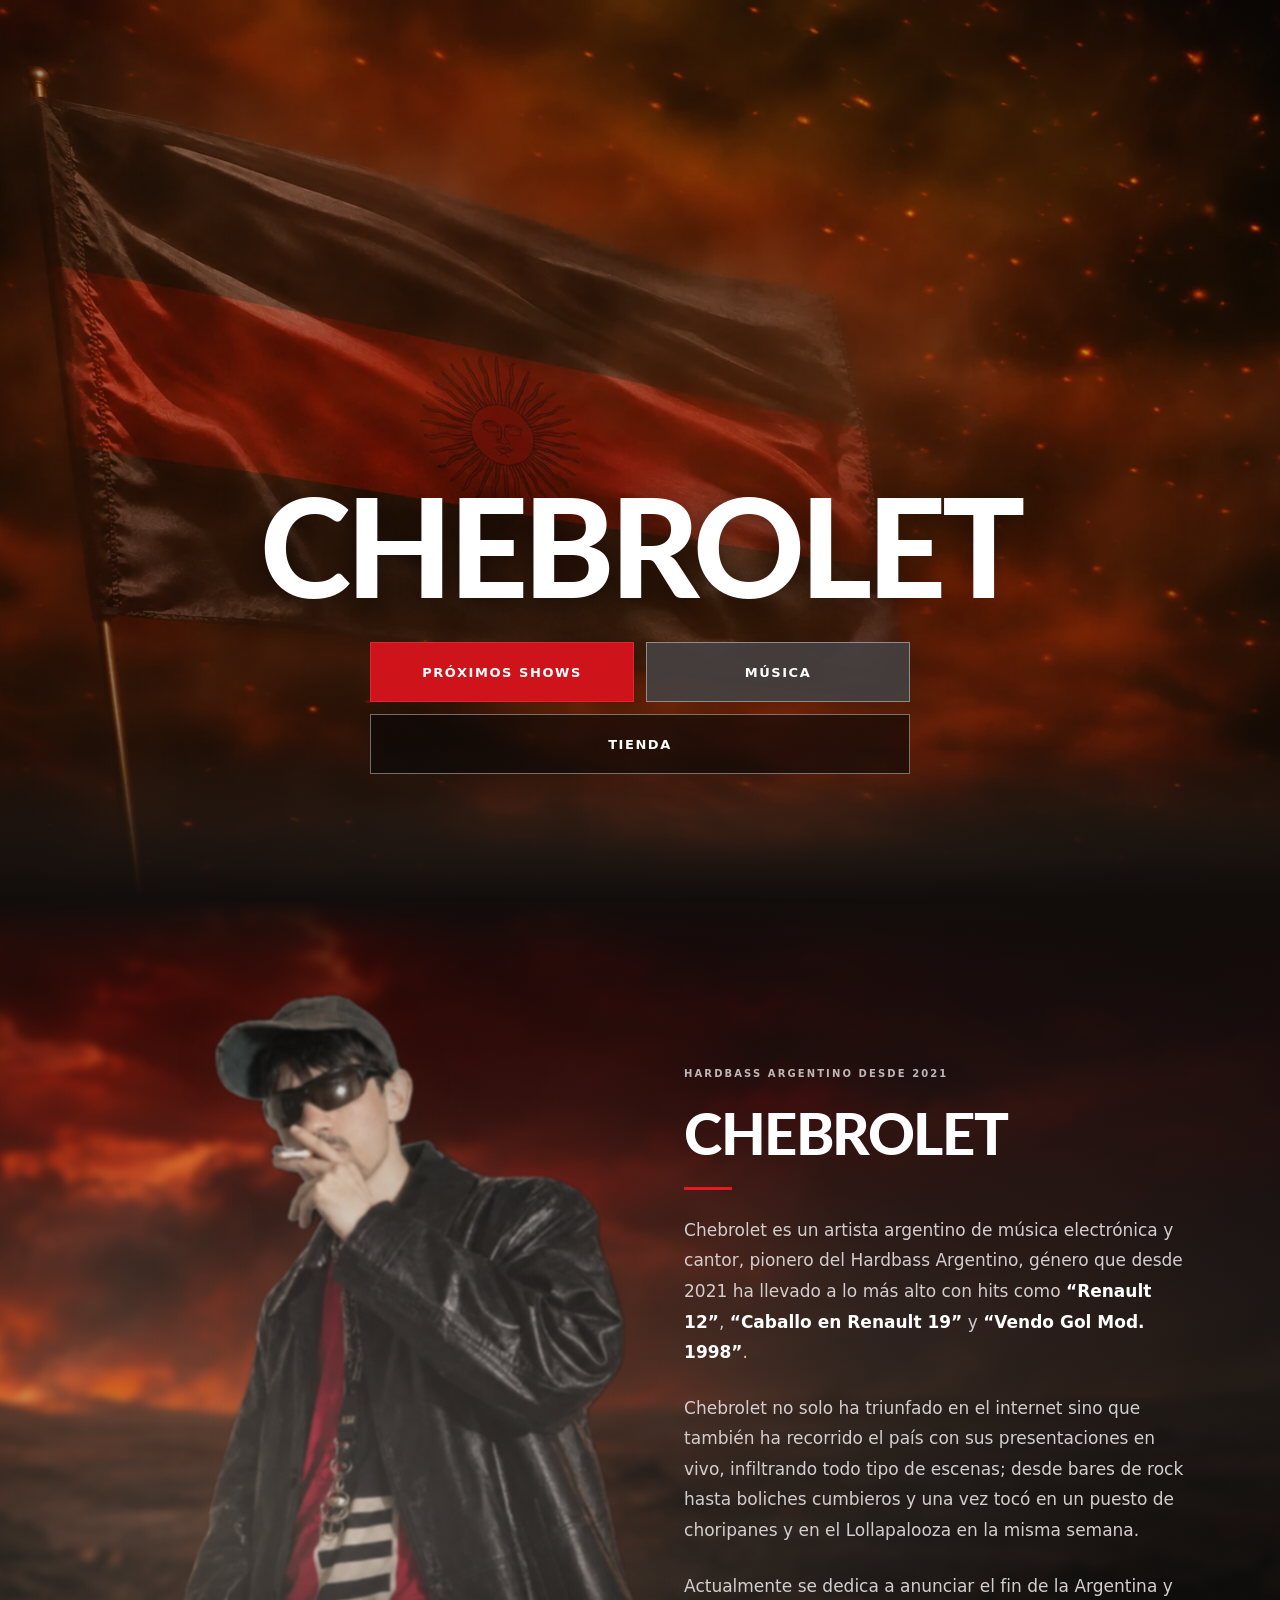
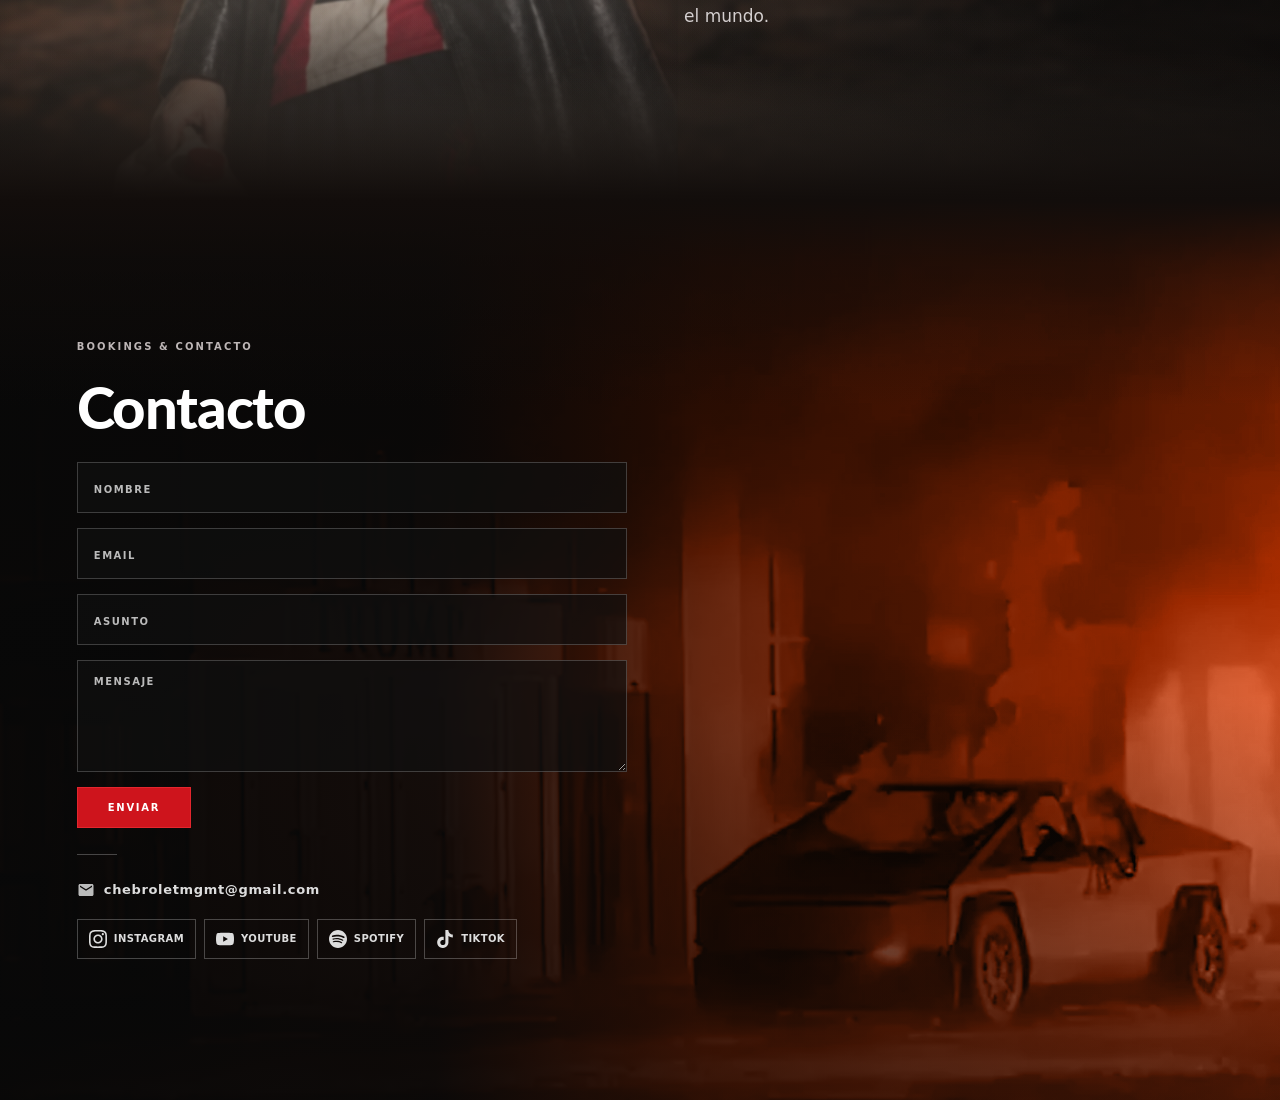
==== commit bff338ea: "Agregar tercer párrafo a la bio de Chebrolet" ====
--- a/index.html
+++ b/index.html
@@ -111,6 +111,7 @@
     <div class="panel-3-divider"></div>
     <p class="panel-3-text">Chebrolet es un artista argentino de música electrónica y cantor, pionero del Hardbass Argentino, género que desde 2021 ha llevado a lo más alto con hits como <strong>“Renault 12”</strong>, <strong>“Caballo en Renault 19”</strong> y <strong>“Vendo Gol Mod. 1998”</strong>.</p>
     <p class="panel-3-text">Chebrolet no solo ha triunfado en el internet sino que también ha recorrido el país con sus presentaciones en vivo, infiltrando todo tipo de escenas; desde bares de rock hasta boliches cumbieros y una vez tocó en un puesto de choripanes y en el Lollapalooza en la misma semana.</p>
+    <p class="panel-3-text">Actualmente se dedica a anunciar el fin de la Argentina y el mundo.</p>
     </div>
   </section>
 
